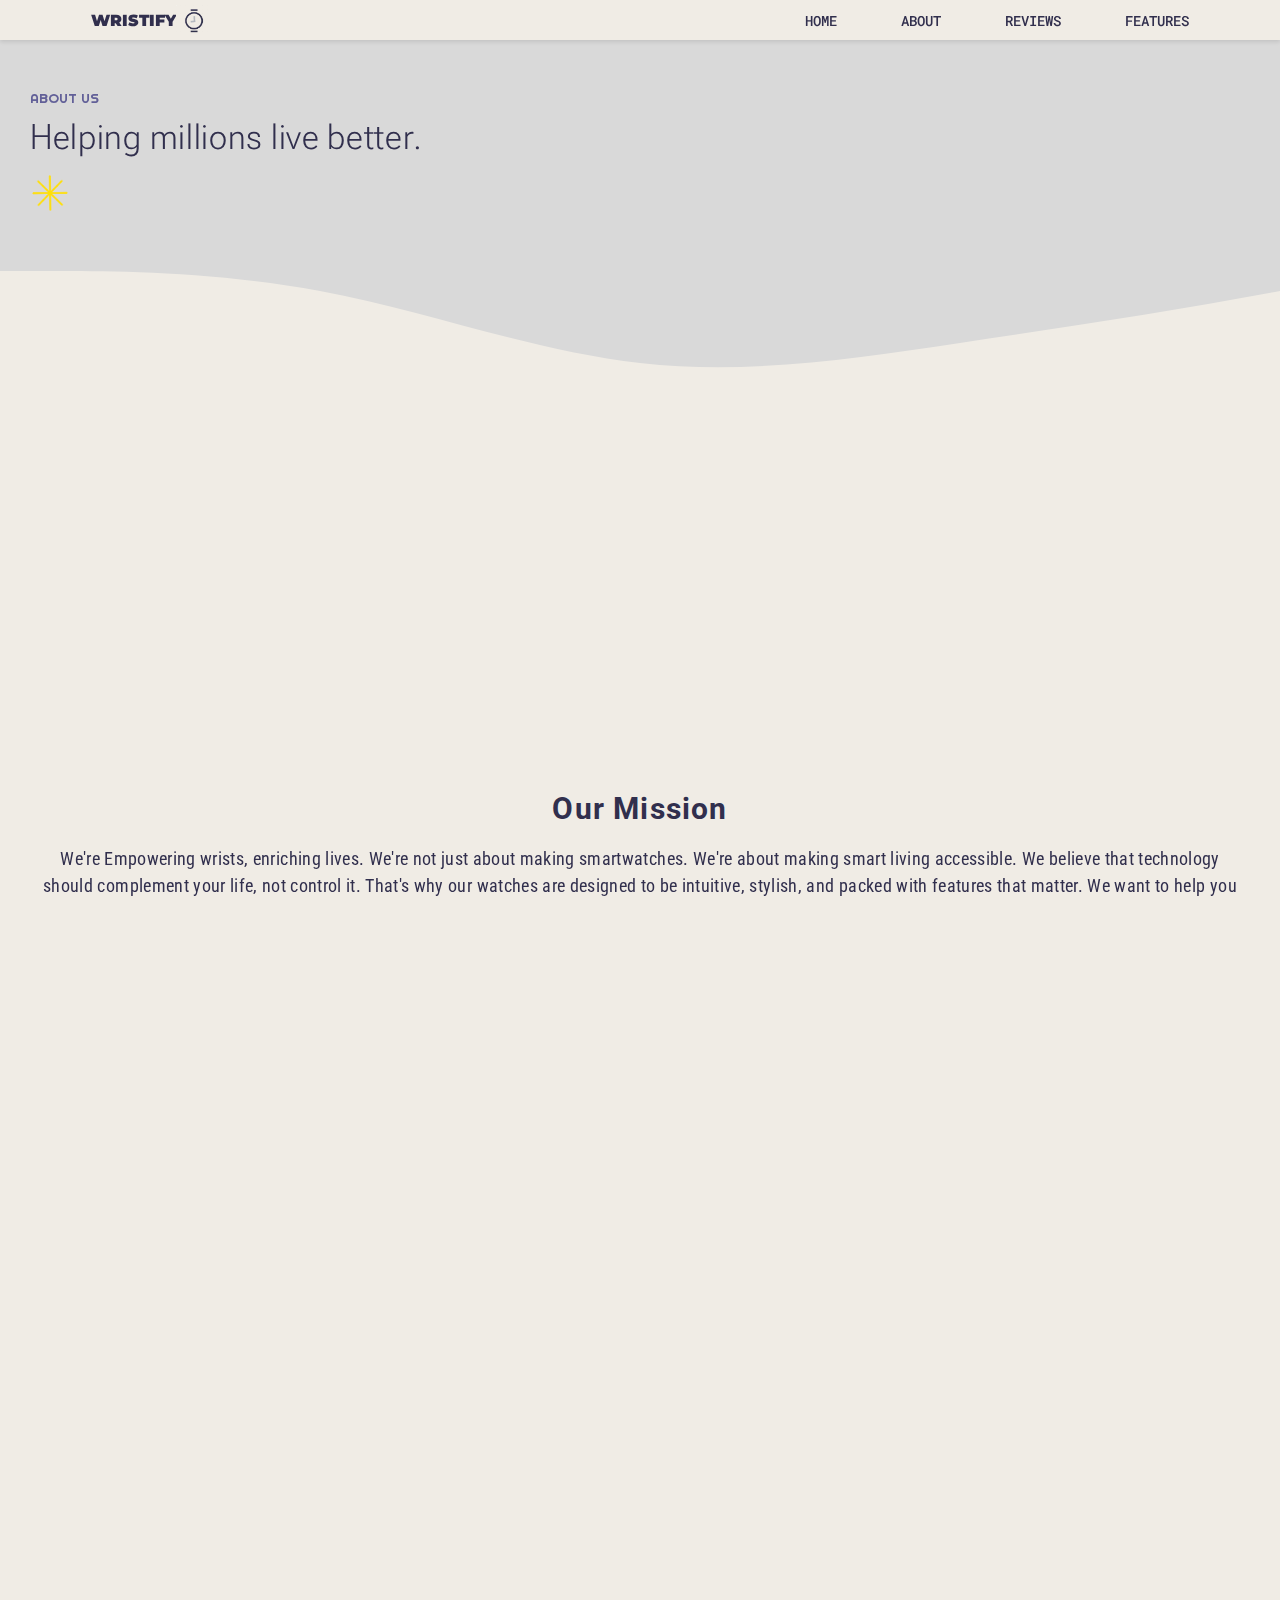
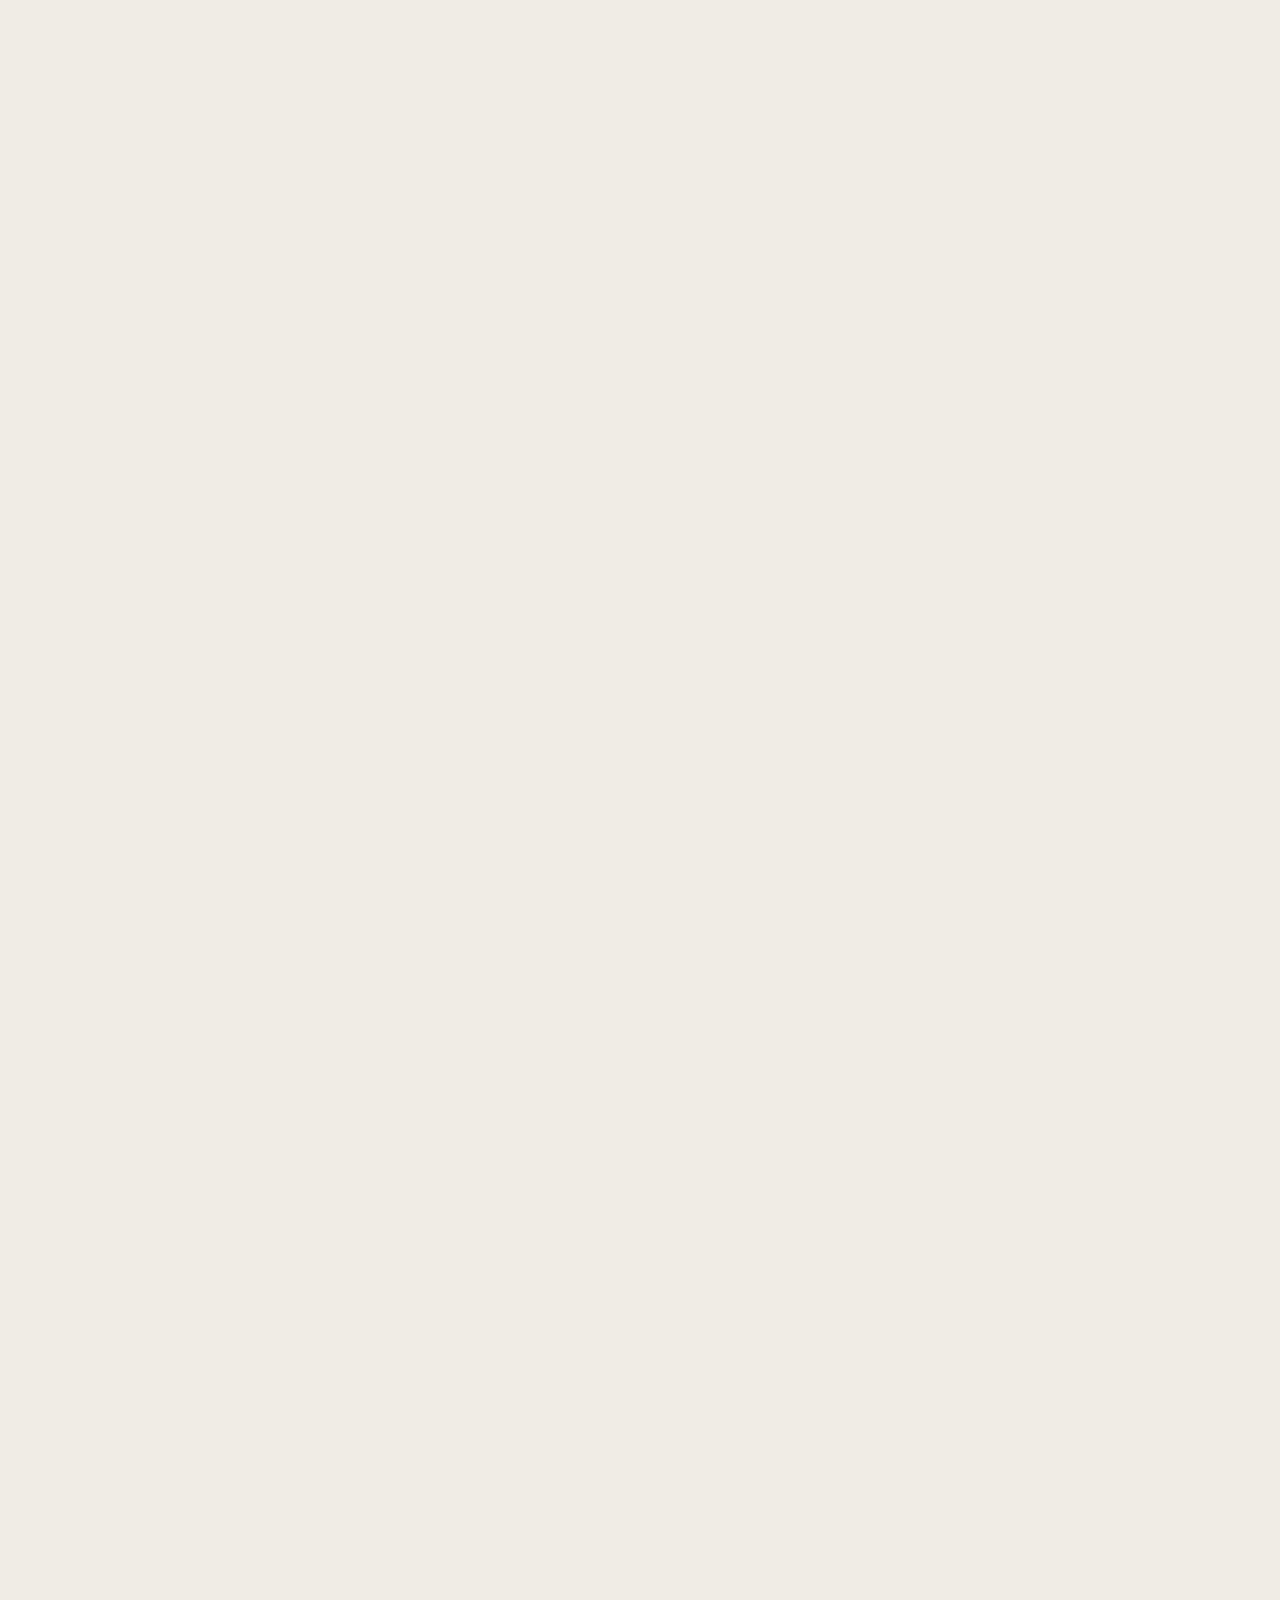
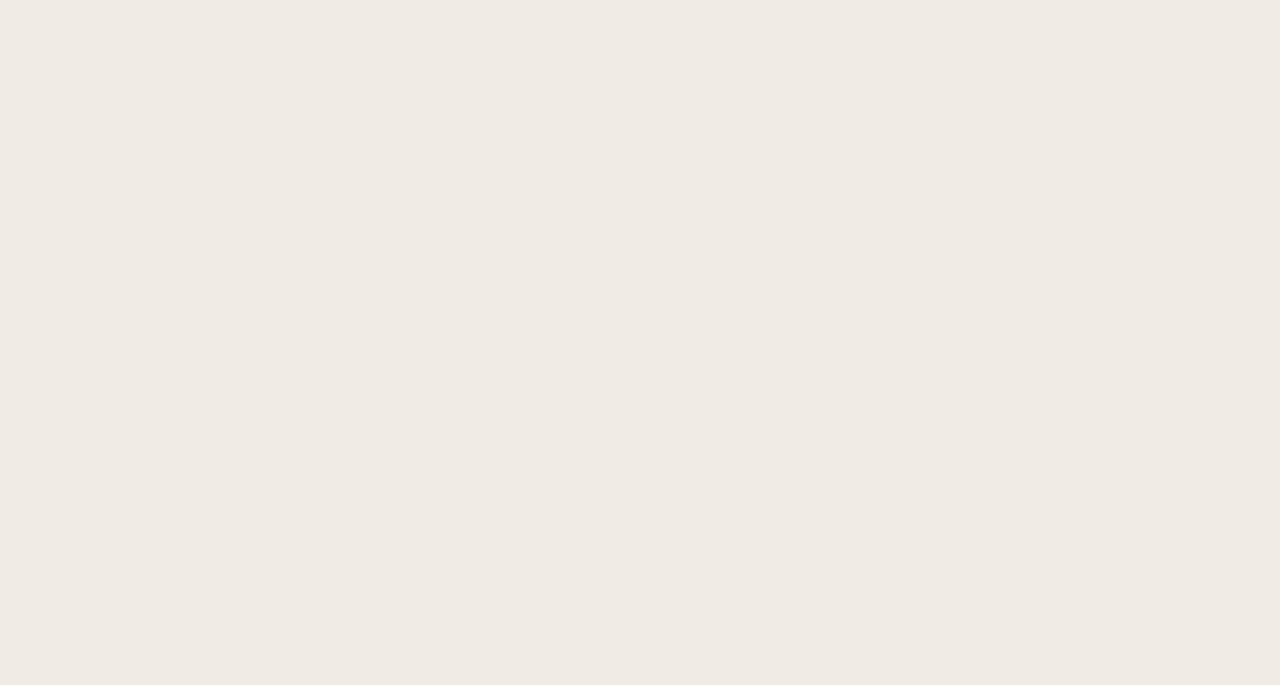
==== about.html @ a83a8cc7 "fixed about-heading animation-bug" ====
<!DOCTYPE html>
<html lang="en">
  <head>
    <meta charset="UTF-8" />
    <meta name="viewport" content="width=device-width, initial-scale=1.0" />

    <title>About-Us | Home</title>

    <!-- Favicon -->
    <link rel="shortcut icon" href="assets/Favicon.png" type="image/x-icon" />

    <!-- CSS -->
    <link rel="stylesheet" href="src/css/default.css" />
    <link rel="stylesheet" href="src/css/about.css" />

    <!-- js -->
    <script defer src="src/js/index.js"></script>
  </head>
  <body>
    <header class="header">
      <!-- navbar  -->
      <nav class="nav" id="nav">
        <!-- branding -->
        <div class="branding" id="branding">
          <h1 class="branding-h1">Wristify</h1>
          <div class="logo" id="logo">
            <img src="assets/Logo.png" alt="" class="logo-img" />
          </div>
        </div>

        <!-- hamburger -->
        <div class="hamburger" id="hamburger">
          <div class="line"></div>
          <div class="line"></div>
          <div class="line"></div>
        </div>

        <!-- navigation bar with all cta's-->
        <div class="navigation" id="navigation">
          <ul class="ul-tag">
            <li><a href="index.html" class="link">Home</a></li>
            <li><a href="about.html" class="link">About</a></li>
            <li><a href="#review-section" class="link">Reviews</a></li>
            <li><a href="#features-section" class="link">Features</a></li>
          </ul>
        </div>
      </nav>
      <!-- navbar ends -->

      <!-- top hero section of page -->
      <div class="hero-section ">
        <div class="hero-content">
          <div class="sub-heading hidden">about us</div>
          <div class="heading hidden" id="typewriter">
            Helping millions live better.
          </div>
          <div class="doodle">
            <img src="assets/yellow-star-doodle.webp" alt="" />
          </div>
        </div>
        <div class="hero-img">
          <img src="assets/about-hero-img.png" alt="" />
        </div>
        <svg
          id="wave"
          class="hero-wave"
          style="transform: rotate(0deg); transition: 0.3s"
          viewBox="0 0 1440 270"
          version="1.1"
          xmlns="http://www.w3.org/2000/svg"
        >
          <defs>
            <linearGradient id="sw-gradient-0" x1="0" x2="0" y1="1" y2="0">
              <stop stop-color="rgba(240, 236, 229, 1)" offset="0%"></stop>
              <stop stop-color="rgba(240, 236, 229, 1)" offset="100%"></stop>
            </linearGradient>
          </defs>
          <path
            style="transform: translate(0, 0px); opacity: 1"
            fill="url(#sw-gradient-0)"
            d="M0,54L60,54C120,54,240,54,360,76.5C480,99,600,144,720,157.5C840,171,960,153,1080,135C1200,117,1320,99,1440,76.5C1560,54,1680,27,1800,45C1920,63,2040,126,2160,153C2280,180,2400,171,2520,148.5C2640,126,2760,90,2880,81C3000,72,3120,90,3240,103.5C3360,117,3480,126,3600,148.5C3720,171,3840,207,3960,207C4080,207,4200,171,4320,162C4440,153,4560,171,4680,175.5C4800,180,4920,171,5040,157.5C5160,144,5280,126,5400,130.5C5520,135,5640,162,5760,148.5C5880,135,6000,81,6120,85.5C6240,90,6360,153,6480,189C6600,225,6720,234,6840,225C6960,216,7080,189,7200,157.5C7320,126,7440,90,7560,85.5C7680,81,7800,108,7920,99C8040,90,8160,45,8280,40.5C8400,36,8520,72,8580,90L8640,108L8640,270L8580,270C8520,270,8400,270,8280,270C8160,270,8040,270,7920,270C7800,270,7680,270,7560,270C7440,270,7320,270,7200,270C7080,270,6960,270,6840,270C6720,270,6600,270,6480,270C6360,270,6240,270,6120,270C6000,270,5880,270,5760,270C5640,270,5520,270,5400,270C5280,270,5160,270,5040,270C4920,270,4800,270,4680,270C4560,270,4440,270,4320,270C4200,270,4080,270,3960,270C3840,270,3720,270,3600,270C3480,270,3360,270,3240,270C3120,270,3000,270,2880,270C2760,270,2640,270,2520,270C2400,270,2280,270,2160,270C2040,270,1920,270,1800,270C1680,270,1560,270,1440,270C1320,270,1200,270,1080,270C960,270,840,270,720,270C600,270,480,270,360,270C240,270,120,270,60,270L0,270Z"
          ></path>
        </svg>
      </div>
      <!-- hero dies here -->
    </header>

    <main class="main">
      <!-- mission section of website -->
      <div class="mission-section">
        <div class="mission-img">
          <img src="assets/mission-img.png" alt="" />
        </div>
        <div class="mission-text">
          <div class="mission-heading">Our Mission</div>
          <div class="mission-dis hidden">
            We're Empowering wrists, enriching lives. We're not just about
            making smartwatches. We're about making smart living accessible. We
            believe that technology should complement your life, not control it.
            That's why our watches are designed to be intuitive, stylish, and
            packed with features that matter. We want to help you Reclaim your
            precious time and focus on what actually matters to you by saying
            goodbye to constant phone notifications which drag you to waste time
            .
          </div>
        </div>
      </div>

      <!-- arrow png -->
      <div class="purple-arrow">
        <img
          src="assets/purple-arrow.png"
          class="purple-arrow-img"
          alt="img_not_found"
        />
      </div>

      <!-- story section -->
      <div class="story-section hidden">
        <div class="story-text">
          <div class="story-heading">Our Story</div>
          <div class="story-dis">
            <p class="paragraph">
              Me and my mate were lost in woods and that's when the seed of our
              smartwatch was planted. We needed a tech companion that wasn't a
              clunky phone hog, but a sleek, intuitive extension of ourselves.
              Something that could guide us home, track our health, and keep us
              connected without weighing us down.
            </p>

            <p class="paragraph">
              Back in our city labs, fueled by espresso and adrenaline, we
              poured our frustrations and desires into creating the perfect
              smartwatch. It had to be smart enough to handle anything, from
              tracking heart rate during a mountain climb to silencing
              notifications during a board meeting. Yet, it also had to be
              stylish enough to be a statement piece, not a bulky tech brick on
              our wrists.
            </p>

            <p class="paragraph">
              Our device not just a watch but a teammate you need along your
              success journey . So go ahead, conquer that mountain, ace that
              presentation, and lose yourself in the moment. We'll be right
              here, on your wrist, every step of the way.
            </p>
          </div>
        </div>

        <div class="story-img">
          <img
            src="https://s3-alpha-sig.figma.com/img/e902/78c3/32fa75510106797d33099cc5946ea2f7?Expires=1705276800&Signature=e07JgP7hz12G9s4gCK22TmdyaSsXdtGwpidCm3npQUu~Tdl5LpQsxVsTmr0z2ul6n4jHNQPf7TMZr0JkYP-gSpmpK61iYQEBM7YKL1UYTAjYkXInAXMCuY5vGYa7Ntlr-OZPBkhocx-qLHwjiFGsJ-WUdQOSfYLJ0t2ArvL6zPM~4w~Pefb5tVZ2Gj~eTv~Tw5L8-BXznoYG1PjZRn0zUC4oM8bSZxSYxxtoba-qyN9xqcIgyHbUHmJgYWB2WqK7NHUz7Cu6FqFZenvCrlnG9pZXQhiSk-n6XCjSP8dLgENGXjr-EIRU5SSSgvbPl7e2Mzb4ecGMrYPzjJhxnkBZWA__&Key-Pair-Id=APKAQ4GOSFWCVNEHN3O4"
            alt=""
          />
        </div>
      </div>

      <!-- history section starts here -->
      <div class="history-section hidden">
        <button class="slider-btn prev-btn">&#10094;</button>
        <button class="slider-btn next-btn">&#10095;</button>
        <div class="history-heading">Our History</div>

        <div class="wrapper">
          <div class="history-slider">
            <!-- history card -->
            <div class="history-card">
              <div class="history-img">
                <img src="assets/history-img.webp" alt="img" />
              </div>
              <div class="history-text">
                <h1 class="history-h1">2010</h1>
                <p class="history-dis">
                  Wristify opens its door . Hardware stores in LA and NYC sell
                  out first smart watches .
                </p>
              </div>
            </div>
            <!-- history card -->

            <!-- history card -->
            <div class="history-card">
              <div class="history-img">
                <img src="assets/history-img.webp" alt="img" />
              </div>
              <div class="history-text">
                <h1 class="history-h1">2013</h1>
                <p class="history-dis">
                  Wristify celebrated its first 1 million smart watches being
                  sold all over the states .
                </p>
              </div>
            </div>
            <!-- history card -->

            <!-- history card -->
            <div class="history-card">
              <div class="history-img">
                <img src="assets/history-img.webp" alt="img" />
              </div>
              <div class="history-text">
                <h1 class="history-h1">2015</h1>
                <p class="history-dis">
                  Wristify opens first international franchise in London , Uk
                  and in Oslo , Norway .
                </p>
              </div>
            </div>
            <!-- history card -->

            <!-- history card -->
            <div class="history-card">
              <div class="history-img">
                <img src="assets/history-img.webp" alt="img" />
              </div>
              <div class="history-text">
                <h1 class="history-h1">2017</h1>
                <p class="history-dis">
                  Disasterous fall down of company because of stock market
                  issues, 1500 employees were fired .
                </p>
              </div>
            </div>
            <!-- history card -->

            <!-- history card -->
            <div class="history-card">
              <div class="history-img">
                <img src="assets/history-img.webp" alt="img" />
              </div>
              <div class="history-text">
                <h1 class="history-h1">2018</h1>
                <p class="history-dis">
                  Rise after fall, Company regained its lost market with
                  wonderlust comeback, 100k new customers.
                </p>
              </div>
            </div>
            <!-- history card -->

            <!-- history card -->
            <div class="history-card">
              <div class="history-img">
                <img src="assets/history-img.webp" alt="img" />
              </div>
              <div class="history-text">
                <h1 class="history-h1">2020</h1>
                <p class="history-dis">
                  Most ever online watches sold in times of Covid , Our team
                  made history by sitting at there homes .
                </p>
              </div>
            </div>
            <!-- history card -->

            <!-- history card -->
            <div class="history-card">
              <div class="history-img">
                <img src="assets/history-img.webp" alt="img" />
              </div>
              <div class="history-text">
                <h1 class="history-h1">2023</h1>
                <p class="history-dis">
                  Record breaking sell, sold most smartwatches ever in this year
                  competing with the apple .
                </p>
              </div>
            </div>
            <!-- history card -->
          </div>
        </div>
      </div>
      <!-- history section ends here -->

      <!-- community section starts here -->
      <div class="community-section hidden">
        
        <div class="community-text">
          <h1 class="community-h1">Our Community</h1>
          <p class="community-dis">
            We're not just selling smartwatches, we're building a community of
            explorers, achievers, and mindful citizens. Forget trends and fads.
            This isn't about the latest tech specs or flashing faces. This is
            about unlocking your potential.
          </p>
        </div>
        
          <div class="stats">
            <div class="stat">
              <span class="highlighted-stat">5000+</span> Customers
            </div>
            <div class="stat">
              <span class="highlighted-stat">1500+</span> reviews
            </div>
            <div class="stat">
              <span class="highlighted-stat">25+</span> countries
            </div>
            <div class="stat">
              <span class="highlighted-stat">7300+</span> Employees
            </div>
            <div class="stat">
              <span class="highlighted-stat">14+</span> years
            </div>
          </div>
          <button class="review-btn hidden">
            <a href="#" class="review-btn-a">Reviews</a>
          </button>          
        </div>
      <!-- community section ends here -->
    <svg id="wave" style="transform:rotate(180deg); transition: 0.3s; margin-top:-3px; width:100vw;" viewBox="0 0 1440 270" version="1.1" xmlns="http://www.w3.org/2000/svg"><defs><linearGradient id="sw-gradient-0" x1="0" x2="0" y1="1" y2="0"><stop stop-color="rgba(49, 47, 77, 1)" offset="0%"></stop><stop stop-color="rgba(49, 47, 77, 1)" offset="100%"></stop></linearGradient></defs><path style="transform:translate(0, 0px); opacity:1" fill="#d9d9d9" d="M0,54L60,76.5C120,99,240,144,360,162C480,180,600,171,720,162C840,153,960,144,1080,126C1200,108,1320,81,1440,90C1560,99,1680,144,1800,144C1920,144,2040,99,2160,108C2280,117,2400,180,2520,211.5C2640,243,2760,243,2880,238.5C3000,234,3120,225,3240,225C3360,225,3480,234,3600,207C3720,180,3840,117,3960,103.5C4080,90,4200,126,4320,157.5C4440,189,4560,216,4680,220.5C4800,225,4920,207,5040,171C5160,135,5280,81,5400,67.5C5520,54,5640,81,5760,108C5880,135,6000,162,6120,171C6240,180,6360,171,6480,175.5C6600,180,6720,198,6840,207C6960,216,7080,216,7200,198C7320,180,7440,144,7560,144C7680,144,7800,180,7920,162C8040,144,8160,72,8280,54C8400,36,8520,72,8580,90L8640,108L8640,270L8580,270C8520,270,8400,270,8280,270C8160,270,8040,270,7920,270C7800,270,7680,270,7560,270C7440,270,7320,270,7200,270C7080,270,6960,270,6840,270C6720,270,6600,270,6480,270C6360,270,6240,270,6120,270C6000,270,5880,270,5760,270C5640,270,5520,270,5400,270C5280,270,5160,270,5040,270C4920,270,4800,270,4680,270C4560,270,4440,270,4320,270C4200,270,4080,270,3960,270C3840,270,3720,270,3600,270C3480,270,3360,270,3240,270C3120,270,3000,270,2880,270C2760,270,2640,270,2520,270C2400,270,2280,270,2160,270C2040,270,1920,270,1800,270C1680,270,1560,270,1440,270C1320,270,1200,270,1080,270C960,270,840,270,720,270C600,270,480,270,360,270C240,270,120,270,60,270L0,270Z"></path></svg>

    <!-- quote -->
    <div class="quote-section hidden">
        <div class="quote">
            <span class="double-quote">" </span>Forget finish lines. Savor the journey, for that's where success resides.<span class="double-quote"> "</span>
            <div class="grey-blob">
                <img src="https://s3-alpha-sig.figma.com/img/ccc7/7f66/2c279b5a1e5fab966093c781ecf17b8f?Expires=1705276800&Signature=[base64]&Key-Pair-Id=APKAQ4GOSFWCVNEHN3O4" alt="">
            </div>
        </div>

        <div class="details hidden">
            <h1 class="name"><a href="https://www.instagram.com/adeen.developer">adeen khoso</a></h1>
            <p class="profession">web dev</p>
        </div>
    </div>
    </main>

    <!-- footer starts here -->
    <footer class="footer" id="footer">
        <h1 class="footer-heading">stay active</h1>
  
        <div class="footer-social-links">
          <a href="https://www.instagram.com/adeen.developer" class="social-link"
            ><img src="assets/instagram.png" alt="" class="social-img"
          /></a>
          <a href="" class="social-link"
            ><img src="assets/youtube.png" alt="" class="social-img"
          /></a>
          <a href="" class="social-link"
            ><img src="assets/twitter.png" alt="" class="social-img"
          /></a>
          <a href="" class="social-link"
            ><img src="assets/facebook.png" alt="" class="social-img"
          /></a>
        </div>
  
        <div class="loader"></div>
  
        <div class="page-links">
          <a href="index.html" class="page-link">home</a>
          <a href="#review-section" class="page-link">review</a>
          <a href="#" class="page-link">shop now</a>
          <a href="about.html" class="page-link">about us</a>
        </div>
  
        <div class="footer-essentials">
          <p class="essential">privacy policy</p>
          <p class="essential">terms of use</p>
          <p class="essential">service availability</p>
        </div>
  
        <div class="copyright">
          <p class="copyright-text">© Created by <span class="highlighted-name"><a href="https://www.instagram.com/adeen.developer">Adeen_Khoso</a></span></p>
        </div>
      </footer>

  </body>
</html>
---- src/css/default.css ----
@import url("https://fonts.googleapis.com/css2?family=Montserrat&family=Righteous&family=Roboto&family=Roboto+Condensed&family=Roboto+Mono&display=swap");
* {
  box-sizing: border-box;
  width: fit-content;
  height: fit-content;
  background-color: transparent;
  color: #161A30;
  font-size: 1rem;
  font-family: "Roboto", sans-serif;
  font-weight: 300;
  text-align: center;
  text-decoration: none;
  padding: 0px;
  border: none;
  outline: none;
  margin: 0px;
  overflow: hidden;
  scroll-behavior: smooth;
}

ol,
ul,
dl {
  list-style-type: none;
}

img,
svg {
  display: block;
  max-width: 100%;
  height: auto;
  object-fit: cover;
  object-position: center;
}

::-webkit-scrollbar,
::-moz-scrollbar {
  width: 0.1rem;
}

::-webkit-scrollbar-track,
::-moz-scrollbar-track {
  background: #161A30;
}

::-webkit-scrollbar-thumb,
::-moz-scrollbar-thumb {
  background: #1e2341;
}

::-webkit-scrollbar-thumb:hover,
::-moz-scrollbar-thumb:hover {
  background: #0e111f;
}

/*# sourceMappingURL=default.css.map */
---- src/css/about.css ----
@import url("https://fonts.googleapis.com/css2?family=Montserrat:wght@700&family=Righteous&family=Roboto:wght@900&family=Roboto+Condensed:wght@500&family=Roboto+Flex:wght@700&family=Roboto+Mono&family=Swanky+and+Moo+Moo&display=swap");
@import url("https://fonts.googleapis.com/css2?family=Montserrat:wght@700&family=Righteous&family=Roboto:wght@900&family=Roboto+Condensed:wght@500&family=Roboto+Flex:wght@700&family=Roboto+Mono&family=Swanky+and+Moo+Moo&display=swap");
* {
  box-sizing: border-box;
  width: fit-content;
  height: fit-content;
  background-color: transparent;
  color: #312F4D;
  font-size: 1rem;
  font-family: "Roboto", sans-serif;
  font-weight: 300;
  text-align: center;
  text-decoration: none;
  padding: 0px;
  border: none;
  outline: none;
  margin: 0px;
  overflow: hidden;
  scroll-behavior: smooth;
}

ol,
ul,
dl {
  list-style-type: none;
}

img,
svg {
  display: block;
  max-width: 100%;
  height: auto;
  object-fit: cover;
  object-position: center;
}

::-webkit-scrollbar,
::-moz-scrollbar {
  width: 0.1rem;
}

::-webkit-scrollbar-track,
::-moz-scrollbar-track {
  background: #312F4D;
}

::-webkit-scrollbar-thumb,
::-moz-scrollbar-thumb {
  background: #3b395d;
}

::-webkit-scrollbar-thumb:hover,
::-moz-scrollbar-thumb:hover {
  background: #27253d;
}

@media screen and (min-width: 1024px) {
  ::-webkit-scrollbar {
    width: 7px;
  }
  ::-webkit-scrollbar-thumb {
    background-color: #7b78c6;
    border-radius: 12px;
    height: 2px;
  }
  ::-webkit-scrollbar-track {
    height: 3px;
    background-color: rgba(49, 47, 77, 0.7921568627);
  }
}
.hidden {
  opacity: 0;
  transition: opacity 0.8s ease-in;
  filter: blur(5px);
}

.animate {
  opacity: 1;
  filter: blur(0);
}

body {
  width: 100vw;
  height: 100dvh;
  background-color: #F0ECE5;
  overflow-x: hidden;
  overflow-y: auto;
}
body .header .nav {
  display: grid;
  position: fixed;
  top: 0;
  z-index: 1000;
  grid-template-columns: 1fr auto 1fr;
  align-items: center;
  width: 100%;
  z-index: 1000;
  gap: 6em;
  padding: 0.5rem 1rem;
  background-color: #F0ECE5;
  box-shadow: 0px 2px 4px rgba(0, 0, 0, 0.1);
  height: 40px;
}
body .header .nav .branding {
  grid-column: 1;
  display: flex;
  align-items: center;
  z-index: 1000;
}
body .header .nav .branding .branding-h1 {
  font-family: "Montserrat", sans-serif;
  font-style: normal;
  font-weight: 900;
  font-size: 16px;
  color: #312F4D;
  text-transform: uppercase;
  transition: color 0.8s ease-in-out;
}
body .header .nav .branding .logo {
  width: 35px;
  transition: 0.4s ease-in-out;
}
body .header .nav .branding.active .branding-h1 {
  color: #626098 !important;
}
body .header .nav .branding.active .logo {
  opacity: 0;
}
body .header .nav .hamburger {
  width: 30px;
  margin-left: auto;
  grid-column: 3;
  display: block;
  cursor: pointer;
  z-index: 1000;
  transition: 0.5s ease;
}
body .header .nav .hamburger .line {
  width: 100%;
  height: 2px;
  margin: 3.6px 0px;
  background-color: #626098;
  transition: transform 0.5s ease, opacity 0.5s ease;
  border-radius: 50px;
}
body .header .nav .hamburger.active .line:nth-child(1) {
  transform: translateY(50%) rotate(-45deg) scaleX(1.1);
  width: 40px;
  height: 2.5px;
  border-radius: 180px;
}
body .header .nav .hamburger.active .line:nth-child(2) {
  transform: scaleX(0);
}
body .header .nav .hamburger.active .line:nth-child(3) {
  width: 40px;
  height: 2.5px;
  border-radius: 180px;
  transform: translateY(-50%) rotate(45deg) scaleX(1.1);
}
body .header .nav .navigation {
  display: flex;
  position: fixed;
  top: 0;
  height: 0px;
  top: 0px;
  left: 0;
  right: 0;
  width: 100vw;
  z-index: 1100;
  background-color: #312F4D;
  transition: height 0.4s ease-in-out;
  border-bottom-left-radius: 25px;
  border-bottom-right-radius: 25px;
}
body .header .nav .navigation .ul-tag {
  display: flex;
  gap: 2em;
  align-items: center;
  display: flex;
  flex-direction: column;
  width: fit-content;
  margin: 80px auto 0 auto;
  text-align: center;
  transition: 0.9s;
  opacity: 0;
}
body .header .nav .navigation .ul-tag li {
  display: inline-block;
  margin-bottom: -5px;
  transition: 0.9s;
  text-align: center;
  padding: 5px 15px;
  border-bottom: 2px solid #626098;
  border-radius: 8px;
  transition: border 0.1s ease-in-out;
}
body .header .nav .navigation .ul-tag li:last-child {
  margin-bottom: 10px;
}
body .header .nav .navigation .ul-tag li:hover {
  border: 2px solid #626098;
  border-radius: 20px;
}
body .header .nav .navigation .link {
  transition: 1s ease-in-out;
  color: #F0ECE5;
  font-family: "Roboto Mono", monospace;
  font-size: 0.9rem;
  text-transform: uppercase;
}
body .header .nav .navigation.active {
  height: 380px;
  z-index: 900;
}
body .header .nav .navigation.active .ul-tag {
  opacity: 1;
}
@media screen and (min-width: 1024px) {
  body .header .nav {
    display: flex;
    flex-direction: row;
    justify-content: space-between;
    align-items: center;
    border-radius: 0;
    gap: 0;
    width: 100vw;
  }
  body .header .nav .branding {
    display: flex;
    margin-left: 75px;
    width: 170px;
  }
  body .header .nav .hamburger {
    display: none;
  }
  body .header .nav .navigation {
    margin-right: 75px;
    display: flex;
    justify-content: center;
    align-items: center;
    position: relative;
    height: auto;
    background-color: transparent;
    border-radius: 0;
  }
  body .header .nav .navigation .ul-tag {
    display: flex;
    justify-content: end;
    gap: 4em;
    align-items: center;
    flex-direction: row;
    width: 100%;
    margin: 0;
    text-align: center;
    opacity: 1;
  }
  body .header .nav .navigation .ul-tag li {
    margin-bottom: 0;
    text-align: center;
    border-bottom: none;
    border-radius: 0;
    padding: 0px;
    border: none;
  }
  body .header .nav .navigation .ul-tag li:last-child {
    margin-bottom: 0px;
  }
  body .header .nav .navigation .ul-tag li:hover {
    border: none;
    border-bottom: 2px solid #626098;
    border-radius: 0;
  }
  body .header .nav .navigation .ul-tag .link {
    color: #312F4D;
    font-size: 14px;
    font-weight: 500;
  }
}
body .header .hero-section {
  display: flex;
  flex-direction: column;
  padding-top: 20px;
  overflow: hidden;
  background-color: #d9d9d9;
  width: 100vw;
  margin-top: 30px;
}
body .header .hero-section .hero-content {
  display: flex;
  flex-direction: column;
  padding: 40px;
  padding-left: 30px;
  padding-bottom: 5px;
  padding-right: 20px;
  text-align: left;
}
body .header .hero-section .hero-content .sub-heading {
  font-size: 13px;
  color: #626098;
  font-family: "Righteous", sans-serif;
  text-transform: uppercase;
  padding-bottom: 10px;
}
body .header .hero-section .hero-content .heading {
  text-align: left;
  color: #312F4D;
  font-family: "Roboto Flex", sans-serif;
  letter-spacing: 0.7px;
  font-size: 35px;
}
body .header .hero-section .hero-content .doodle {
  width: 50px;
  margin-top: 10px;
  margin-left: -5px;
  filter: saturate(120%);
}
body .header .hero-section .hero-img {
  display: none;
}
body .header .hero-section .hero-wave {
  margin-bottom: -3px;
  z-index: 900;
  width: 100vw;
}
body .main .mission-section {
  margin-top: 50px;
  margin-bottom: 35px;
  display: flex;
  flex-direction: column;
  justify-content: center;
  align-items: center;
  width: 100vw;
  height: fit-content;
}
body .main .mission-section .mission-img {
  width: 260px;
  transform: scale(0);
  animation: scaleIn 1.45s ease-in-out forwards;
}
@keyframes scaleIn {
  from {
    transform: scale(0.5);
  }
  to {
    transform: scale(1);
  }
}
body .main .mission-section .mission-text {
  display: flex;
  flex-direction: column;
  justify-content: center;
  align-items: center;
  padding: 35px;
}
body .main .mission-section .mission-text .mission-heading {
  font-size: 30px;
  font-family: "Roboto", sans-serif;
  font-weight: 700;
  text-align: center;
  letter-spacing: 1.2px;
  color: #312F4D;
}
body .main .mission-section .mission-text .mission-dis {
  margin-top: 20px;
  color: #312F4D;
  font-family: "Roboto Condensed", sans-serif;
  font-size: 17.5px;
  font-weight: 400;
  line-height: 155%;
  text-align: center;
  letter-spacing: 0.34px;
}
body .main .purple-arrow {
  display: flex;
  justify-content: center;
  align-items: center;
  text-align: center;
  width: 100vw;
}
body .main .purple-arrow .purple-arrow-img {
  transform: rotate(90deg);
  width: 100px;
}
body .main .story-section {
  display: flex;
  flex-direction: column;
  align-items: center;
  justify-content: center;
  text-align: center;
  width: 100vw;
  height: fit-content;
}
body .main .story-section .story-text {
  display: flex;
  flex-direction: column;
  align-items: center;
  text-align: center;
  padding: 35px;
}
body .main .story-section .story-text .story-heading {
  font-size: 30px;
  font-family: "Roboto", sans-serif;
  font-weight: 700;
  text-align: center;
  letter-spacing: 1.2px;
  color: #312F4D;
}
body .main .story-section .story-text .story-dis {
  color: #312f4d;
  font-family: "Roboto Condensed", sans-serif;
  font-size: 16px;
  font-style: normal;
  font-weight: 400;
  line-height: 166%;
  letter-spacing: 0.32px;
}
body .main .story-section .story-text .story-dis .paragraph {
  text-align: center;
  margin-top: 25px;
}
body .main .story-section .story-img {
  padding: 10px;
  width: 300px;
}
body .main .history-section {
  display: flex;
  flex-direction: column;
  justify-content: center;
  align-items: center;
  text-align: center;
  padding: 15px;
  height: 60vh;
  margin-top: 50px;
  width: 100vw;
  padding: 20px;
  padding-left: 30px;
  padding-right: 30px;
  position: relative;
}
body .main .history-section .slider-btn {
  position: absolute;
  top: 50%;
  transform: translateY(-50%);
  font-size: 20px;
  cursor: pointer;
  border: none;
  background: none;
  color: #312F4D;
}
body .main .history-section .prev-btn {
  left: 10px;
}
body .main .history-section .next-btn {
  right: 10px;
}
body .main .history-section .history-heading {
  padding-bottom: 20px;
  font-size: 30px;
  font-family: "Roboto", sans-serif;
  font-weight: 700;
  text-align: center;
  letter-spacing: 1.2px;
  color: #312F4D;
}
body .main .history-section .wrapper {
  position: relative;
  width: 100%;
  overflow-x: auto;
}
body .main .history-section .history-slider {
  position: relative;
  overflow-y: auto;
  display: flex;
  align-items: center;
  justify-content: center;
  scroll-snap-type: x mandatory;
  overflow-x: auto;
  scroll-behavior: auto;
  overscroll-behavior-x: contain;
}
body .main .history-section .history-slider .history-card {
  flex-shrink: 0;
  scroll-snap-align: start;
  display: flex;
  flex-direction: column;
  justify-content: center;
  align-items: center;
  text-align: left;
  background-color: #F0ECE5;
  width: 250px;
  height: 206px;
  padding: 15px;
  padding-top: 20px;
  padding-bottom: 20px;
  border: none;
  border-radius: 32px;
  margin: 20px;
  margin-right: 20px;
}
body .main .history-section .history-slider .history-card .history-img {
  width: 230px;
}
body .main .history-section .history-slider .history-card .history-text {
  display: flex;
  flex-direction: column;
  justify-content: center;
  align-items: flex-start;
  text-align: left;
  margin-top: 5px;
}
body .main .history-section .history-slider .history-card .history-text .history-h1 {
  padding: 5px;
  padding-top: 6px;
  padding-bottom: 10px;
  padding-left: 0px;
  padding-bottom: 10px;
  font-size: 18px;
  color: #312F4D;
  font-family: "Roboto Condensed", sans-serif;
  font-weight: 700;
  text-align: left;
}
body .main .history-section .history-slider .history-card .history-text .history-dis {
  font-size: 16px;
  color: #312F4D;
  font-family: "Roboto Condensed", sans-serif;
  font-weight: 400;
  text-align: left;
  line-height: 150%;
}
body .main .community-section {
  display: flex;
  flex-direction: column;
  justify-content: center;
  align-items: center;
  background-color: #d9d9d9;
  width: 100vw;
  height: 70vh;
  padding: 20px;
  padding-bottom: 25px;
}
body .main .community-section .community-text {
  display: flex;
  flex-direction: column;
  justify-content: center;
  align-items: center;
  text-align: center;
}
body .main .community-section .community-text .community-h1 {
  font-size: 30px;
  font-family: "Roboto", sans-serif;
  font-weight: 700;
  text-align: center;
  letter-spacing: 1px;
  color: #312F4D;
  margin: 5px;
  margin-top: 20px;
}
body .main .community-section .community-text .community-dis {
  font-size: 18.5px;
  color: #312F4D;
  font-family: "Roboto Condensed", sans-serif;
  font-weight: 400;
  text-align: center;
  line-height: 150%;
  margin-top: 20px;
  margin-bottom: 15px;
  padding-left: 10px;
  padding-right: 10px;
}
body .main .community-section .stats {
  display: flex;
  flex-direction: row;
  justify-content: center;
  align-items: center;
  text-align: center;
  padding: 20px;
  width: 100vw;
  flex-wrap: wrap;
}
body .main .community-section .stats .stat,
body .main .community-section .stats .highlighted-stat {
  width: 70px;
  margin: 10px;
  text-align: center;
  text-transform: uppercase;
  font-family: "Roboto Condensed", sans-serif;
  font-weight: 500;
  color: #312F4D;
  font-size: 14px;
}
body .main .community-section .stats .highlighted-stat {
  color: #626098;
  font-weight: 600;
  font-size: 18px;
}
body .main .community-section .review-btn {
  background: #312F4D;
  padding: 0.35em;
  padding-left: 1.2em;
  border-radius: 0.9em;
  border: none;
  letter-spacing: 0.05em;
  display: flex;
  align-items: center;
  overflow: hidden;
  position: relative;
  height: 1.8em;
  padding-right: 1.2em;
  cursor: pointer;
  margin-top: 20px;
  transition: all 0.5s ease-in-out;
}
body .main .community-section .review-btn .review-btn-a {
  color: #F0ECE5;
  margin-top: -3px;
  font-family: "Roboto Mono", monospace;
  text-transform: uppercase;
  font-size: 13px;
  font-weight: 700;
}
body .main .community-section .review-btn:hover {
  scale: 1.3;
}
body .main .quote-section {
  display: flex;
  position: relative;
  align-items: center;
  justify-content: center;
  flex-direction: column;
  text-align: center;
  width: 100vw;
  height: 40vh;
  padding: 25px;
}
body .main .quote-section .quote {
  width: 330px;
  color: #312f4d;
  font-family: "Swanky and Moo Moo", cursive;
  font-size: 19px;
  font-style: normal;
  font-weight: 500;
  line-height: 150%;
  z-index: 100;
  margin: 20px;
  margin-top: 30px;
}
body .main .quote-section .quote .grey-blob {
  z-index: -100;
  position: absolute;
  top: 20%;
  right: 25%;
  width: 170px;
  opacity: 45%;
}
body .main .quote-section .quote .double-quote {
  font-size: 35px;
  color: #626098;
  font-style: "Swanky and Moo Moo", cursive;
}
body .main .quote-section .details {
  z-index: 100;
  margin-top: 30px;
  display: flex;
  flex-direction: column;
  text-align: center;
  justify-content: center;
  align-items: center;
}
body .main .quote-section .details .name,
body .main .quote-section .details a {
  font-family: "Roboto Flex", sans-serif;
  color: #312F4D;
  font-size: 13px;
  text-align: center;
  text-transform: uppercase;
}
body .main .quote-section .details .profession {
  font-family: "Roboto Condensed", sans-serif;
  text-transform: uppercase;
  color: #626098;
  font-size: 11px;
}
body .footer {
  display: flex;
  flex-direction: column;
  justify-content: center;
  align-items: center;
  text-align: center;
  padding: 15px;
  height: 50vh;
  width: 100vw;
  background-color: #312F4D;
}
body .footer .footer-heading {
  color: rgba(98, 96, 152, 0.89);
  font-family: "Righteous", sans-serif;
  font-size: 34px;
  font-style: normal;
  font-weight: 800;
  text-transform: uppercase;
  line-height: normal;
  padding: 15px;
  letter-spacing: 2px;
}
body .footer .footer-social-links {
  display: flex;
  flex-direction: row;
  justify-content: center;
  align-items: center;
  margin-bottom: 15px;
}
body .footer .footer-social-links .social-link {
  width: 27px;
  margin: 6px;
  border-radius: 180px;
}
body .footer .loader {
  display: block;
  --height-of-loader: 2px;
  width: 85%;
  height: var(--height-of-loader);
  border-radius: 30px;
  background-color: #626098;
  position: relative;
}
body .footer .page-links {
  display: flex;
  flex-direction: row;
  text-transform: uppercase;
  gap: 15px;
}
body .footer .page-links .page-link {
  font-family: "Roboto Condensed", sans-serif;
  font-size: 15.5px;
  font-weight: 500;
  color: #F0ECE5;
  margin: 5px;
}
body .footer .footer-essentials {
  margin-top: auto;
  display: flex;
  flex-direction: column;
  align-items: center;
  justify-content: center;
  text-align: center;
}
body .footer .footer-essentials .essential {
  color: rgba(255, 255, 255, 0.67);
  font-size: 14.5px;
  font-weight: 500;
  padding: 10px;
  padding-bottom: 6px;
  font-family: "Roboto Condensed", sans-serif;
  text-transform: uppercase;
}
body .footer .copyright {
  margin-top: auto;
}
body .footer .copyright .copyright-text, body .footer .copyright .highlighted-name,
body .footer .copyright a {
  color: rgba(255, 255, 255, 0.63);
  font-family: "Roboto Condensed", sans-serif;
  font-size: 12px;
  font-weight: 400;
}
@media screen and (min-width: 1024px) and (max-width: 1439px) {
  body .footer {
    height: 65vh;
  }
  body .footer .page-links {
    gap: 40px;
    margin-bottom: 30px;
  }
  body .footer .page-links .page-link {
    transition: all 0.2s ease-in-out;
  }
  body .footer .page-links .page-link:hover {
    color: rgb(164, 148, 221);
    scale: 1.2;
  }
  body .footer .footer-essentials {
    margin-bottom: 30px;
  }
}
@media screen and (min-width: 1440px) {
  body .footer {
    height: 50vh;
  }
  body .footer .page-links {
    gap: 40px;
  }
  body .footer .page-links .page-link {
    transition: all 0.2s ease-in-out;
  }
  body .footer .page-links .page-link:hover {
    color: rgb(164, 148, 221);
    scale: 1.2;
  }
}

/*# sourceMappingURL=about.css.map */
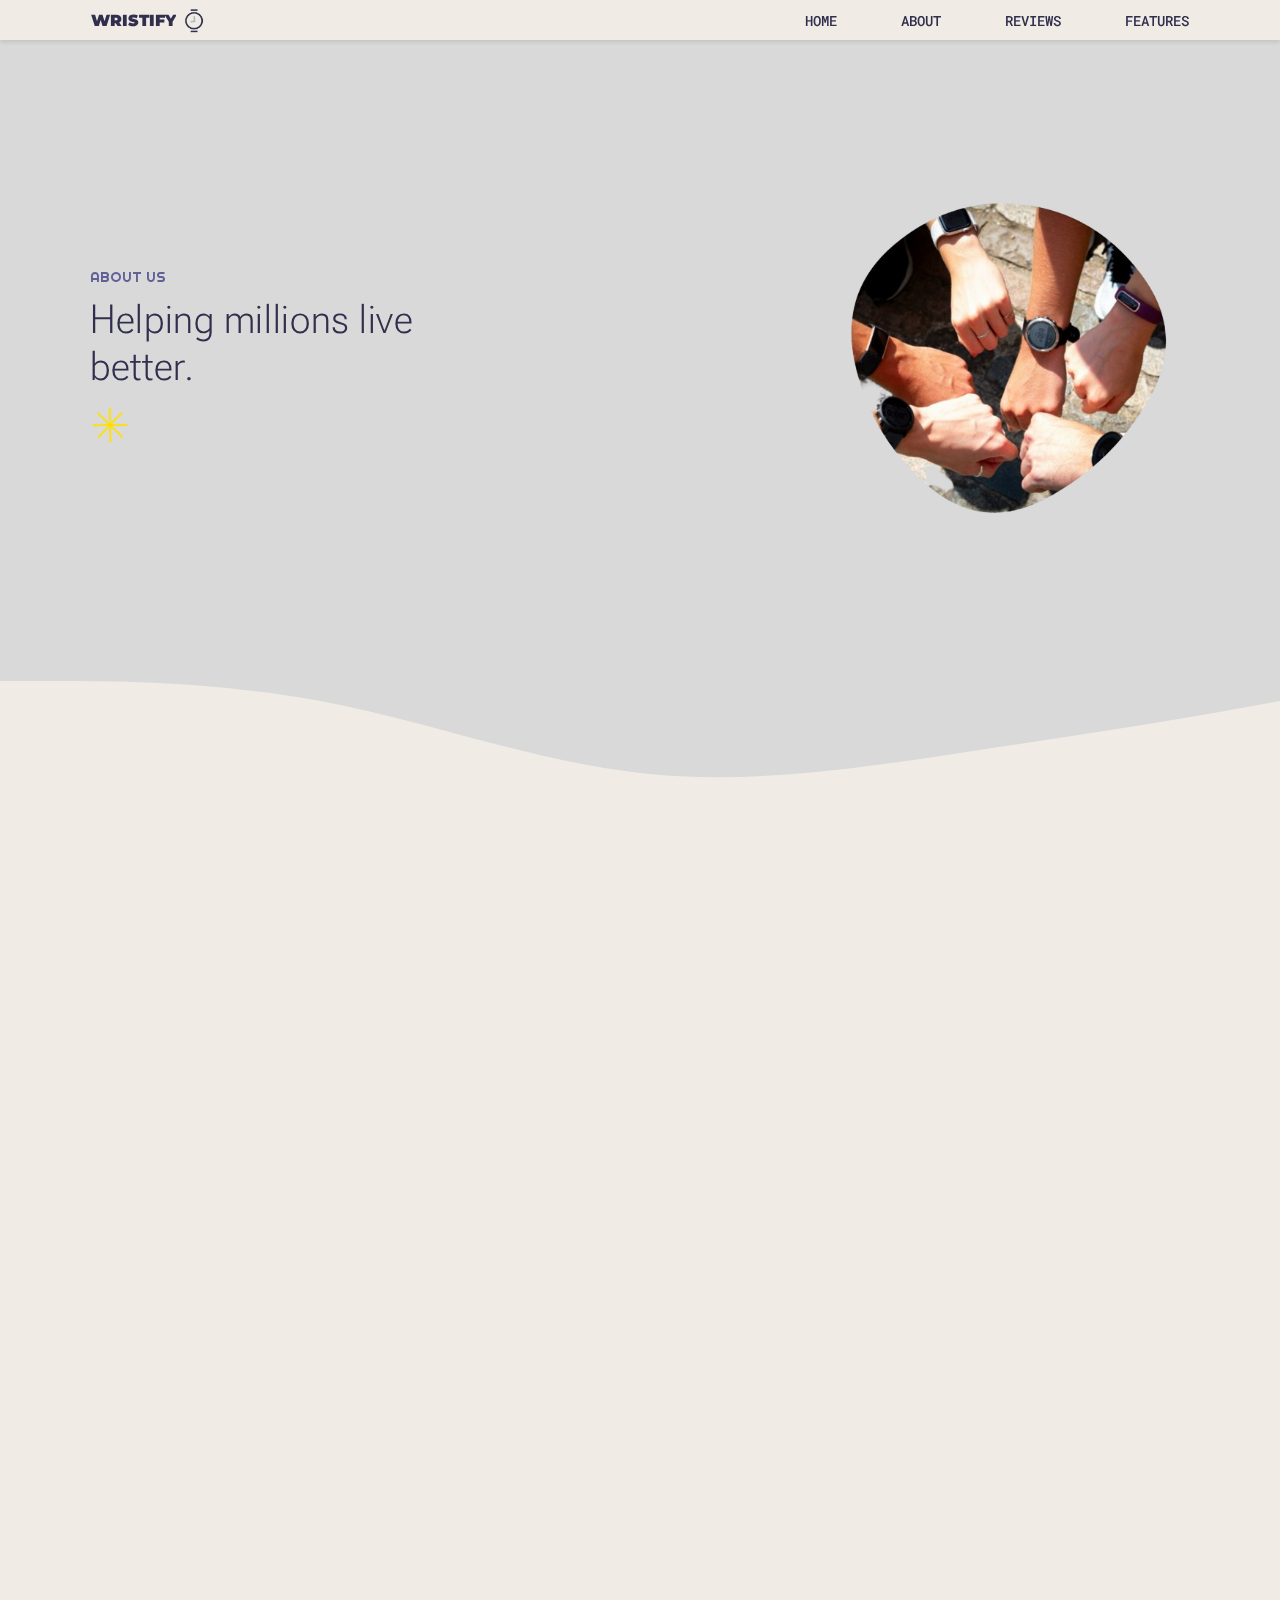
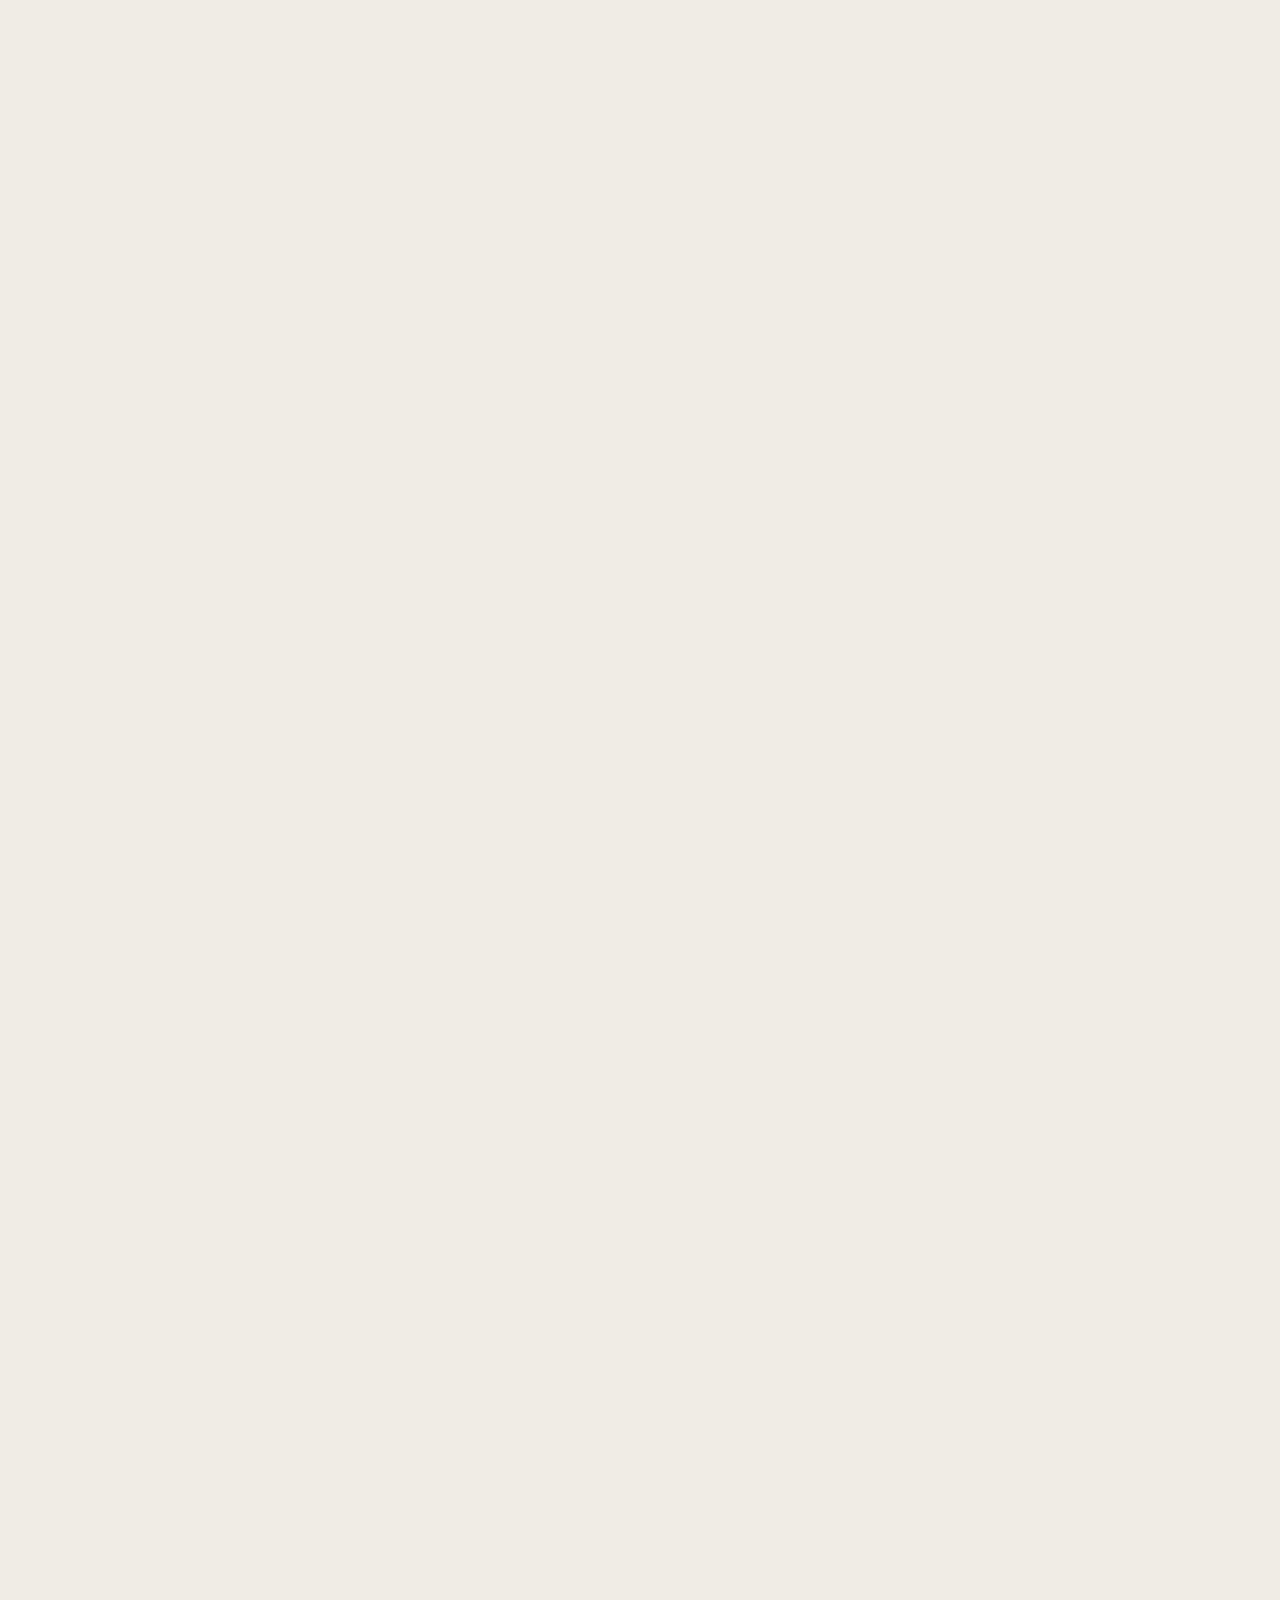
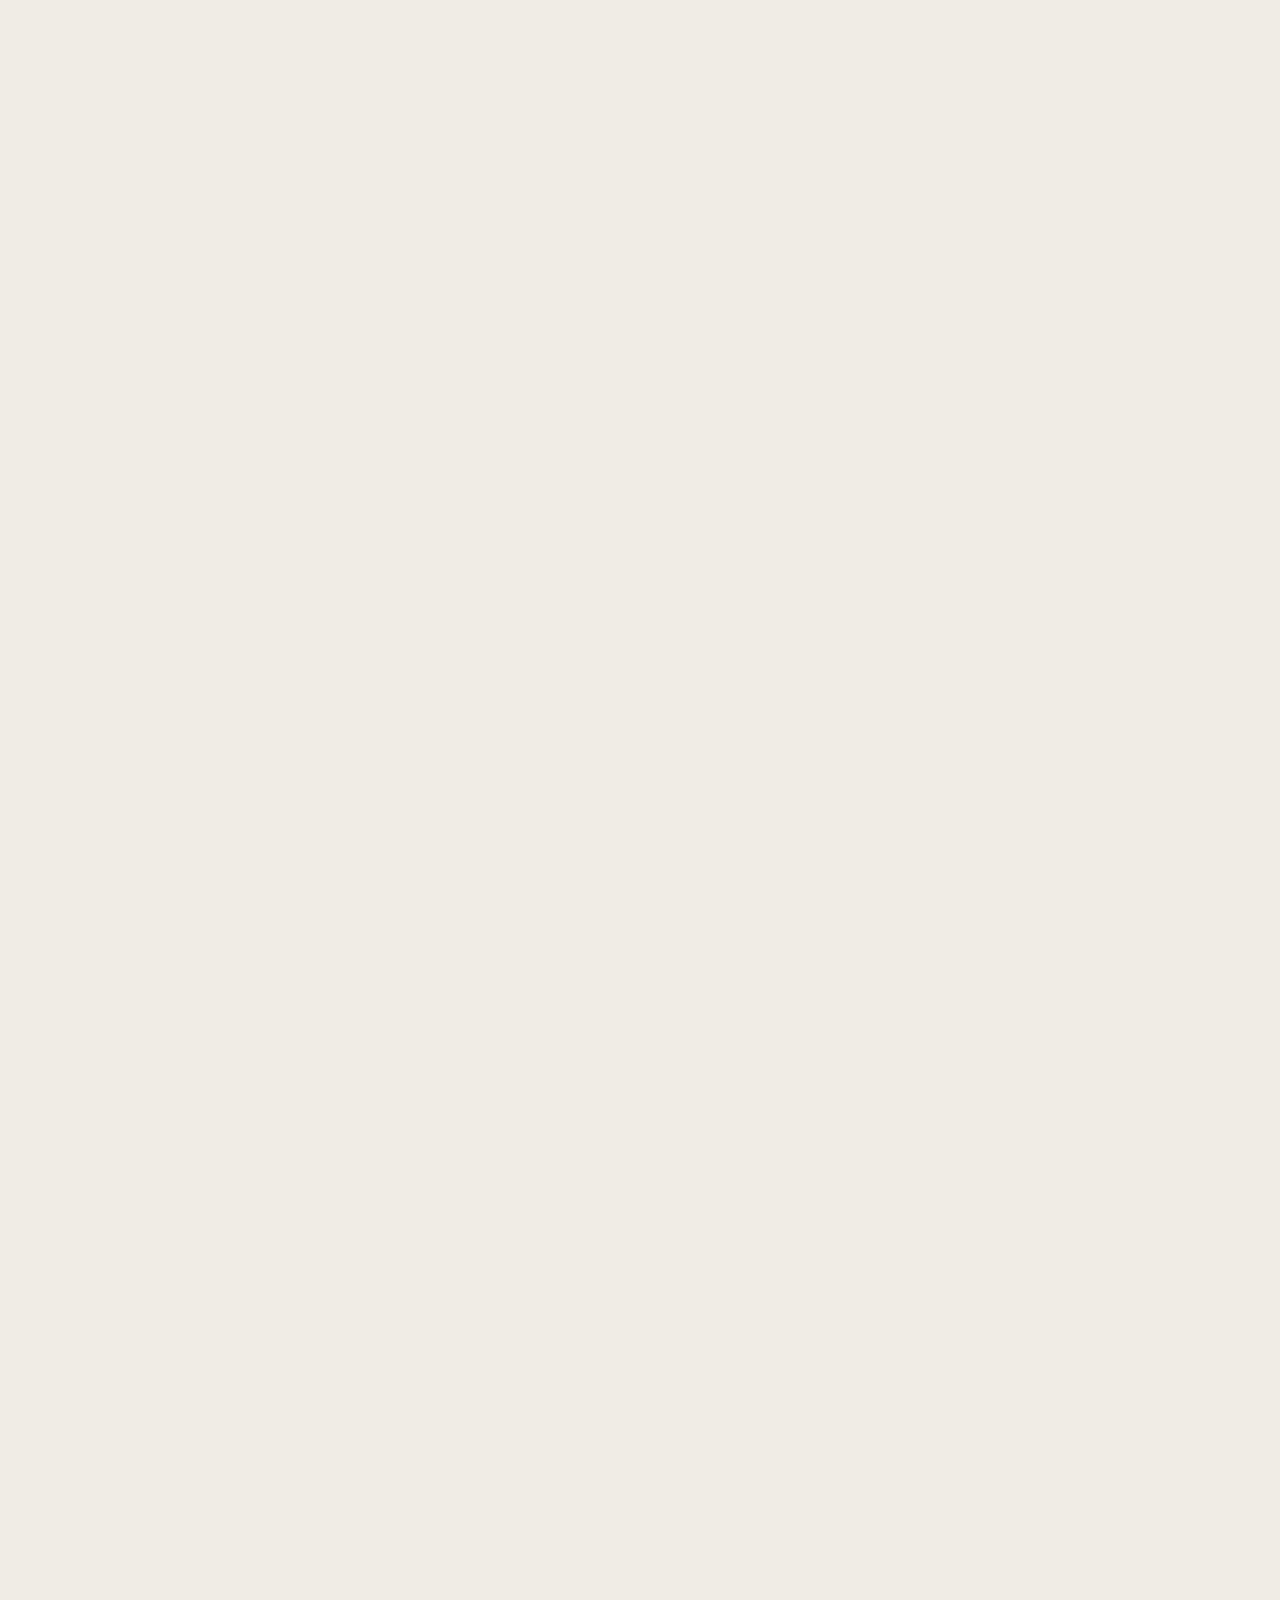
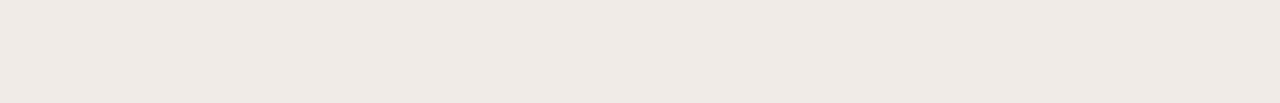
==== commit b8bff7bb: "added responsiveness to about-page for laptops" ====
--- a/about.html
+++ b/about.html
@@ -61,27 +61,27 @@
         <div class="hero-img">
           <img src="assets/about-hero-img.png" alt="" />
         </div>
-        <svg
-          id="wave"
-          class="hero-wave"
-          style="transform: rotate(0deg); transition: 0.3s"
-          viewBox="0 0 1440 270"
-          version="1.1"
-          xmlns="http://www.w3.org/2000/svg"
-        >
-          <defs>
-            <linearGradient id="sw-gradient-0" x1="0" x2="0" y1="1" y2="0">
-              <stop stop-color="rgba(240, 236, 229, 1)" offset="0%"></stop>
-              <stop stop-color="rgba(240, 236, 229, 1)" offset="100%"></stop>
-            </linearGradient>
-          </defs>
-          <path
-            style="transform: translate(0, 0px); opacity: 1"
-            fill="url(#sw-gradient-0)"
-            d="M0,54L60,54C120,54,240,54,360,76.5C480,99,600,144,720,157.5C840,171,960,153,1080,135C1200,117,1320,99,1440,76.5C1560,54,1680,27,1800,45C1920,63,2040,126,2160,153C2280,180,2400,171,2520,148.5C2640,126,2760,90,2880,81C3000,72,3120,90,3240,103.5C3360,117,3480,126,3600,148.5C3720,171,3840,207,3960,207C4080,207,4200,171,4320,162C4440,153,4560,171,4680,175.5C4800,180,4920,171,5040,157.5C5160,144,5280,126,5400,130.5C5520,135,5640,162,5760,148.5C5880,135,6000,81,6120,85.5C6240,90,6360,153,6480,189C6600,225,6720,234,6840,225C6960,216,7080,189,7200,157.5C7320,126,7440,90,7560,85.5C7680,81,7800,108,7920,99C8040,90,8160,45,8280,40.5C8400,36,8520,72,8580,90L8640,108L8640,270L8580,270C8520,270,8400,270,8280,270C8160,270,8040,270,7920,270C7800,270,7680,270,7560,270C7440,270,7320,270,7200,270C7080,270,6960,270,6840,270C6720,270,6600,270,6480,270C6360,270,6240,270,6120,270C6000,270,5880,270,5760,270C5640,270,5520,270,5400,270C5280,270,5160,270,5040,270C4920,270,4800,270,4680,270C4560,270,4440,270,4320,270C4200,270,4080,270,3960,270C3840,270,3720,270,3600,270C3480,270,3360,270,3240,270C3120,270,3000,270,2880,270C2760,270,2640,270,2520,270C2400,270,2280,270,2160,270C2040,270,1920,270,1800,270C1680,270,1560,270,1440,270C1320,270,1200,270,1080,270C960,270,840,270,720,270C600,270,480,270,360,270C240,270,120,270,60,270L0,270Z"
-          ></path>
-        </svg>
-      </div>
+      </div>
+      <svg
+      id="wave"
+      class="hero-wave"
+      style="transform: rotate(0deg); transition: 0.3s; margin-bottom: -5px;"
+      viewBox="0 0 1440 270"
+      version="1.1"
+      xmlns="http://www.w3.org/2000/svg"
+    >
+      <defs>
+        <linearGradient id="sw-gradient-0" x1="0" x2="0" y1="1" y2="0">
+          <stop stop-color="rgba(240, 236, 229, 1)" offset="0%"></stop>
+          <stop stop-color="rgba(240, 236, 229, 1)" offset="100%"></stop>
+        </linearGradient>
+      </defs>
+      <path
+        style="transform: translate(0, 0px); opacity: 1"
+        fill="url(#sw-gradient-0)"
+        d="M0,54L60,54C120,54,240,54,360,76.5C480,99,600,144,720,157.5C840,171,960,153,1080,135C1200,117,1320,99,1440,76.5C1560,54,1680,27,1800,45C1920,63,2040,126,2160,153C2280,180,2400,171,2520,148.5C2640,126,2760,90,2880,81C3000,72,3120,90,3240,103.5C3360,117,3480,126,3600,148.5C3720,171,3840,207,3960,207C4080,207,4200,171,4320,162C4440,153,4560,171,4680,175.5C4800,180,4920,171,5040,157.5C5160,144,5280,126,5400,130.5C5520,135,5640,162,5760,148.5C5880,135,6000,81,6120,85.5C6240,90,6360,153,6480,189C6600,225,6720,234,6840,225C6960,216,7080,189,7200,157.5C7320,126,7440,90,7560,85.5C7680,81,7800,108,7920,99C8040,90,8160,45,8280,40.5C8400,36,8520,72,8580,90L8640,108L8640,270L8580,270C8520,270,8400,270,8280,270C8160,270,8040,270,7920,270C7800,270,7680,270,7560,270C7440,270,7320,270,7200,270C7080,270,6960,270,6840,270C6720,270,6600,270,6480,270C6360,270,6240,270,6120,270C6000,270,5880,270,5760,270C5640,270,5520,270,5400,270C5280,270,5160,270,5040,270C4920,270,4800,270,4680,270C4560,270,4440,270,4320,270C4200,270,4080,270,3960,270C3840,270,3720,270,3600,270C3480,270,3360,270,3240,270C3120,270,3000,270,2880,270C2760,270,2640,270,2520,270C2400,270,2280,270,2160,270C2040,270,1920,270,1800,270C1680,270,1560,270,1440,270C1320,270,1200,270,1080,270C960,270,840,270,720,270C600,270,480,270,360,270C240,270,120,270,60,270L0,270Z"
+      ></path>
+    </svg>
       <!-- hero dies here -->
     </header>
 
@@ -273,9 +273,9 @@
       <!-- history section ends here -->
 
       <!-- community section starts here -->
-      <div class="community-section hidden">
+      <div class="community-section">
         
-        <div class="community-text">
+        <div class="community-text hidden">
           <h1 class="community-h1">Our Community</h1>
           <p class="community-dis">
             We're not just selling smartwatches, we're building a community of
--- a/src/css/about.css
+++ b/src/css/about.css
@@ -61,11 +61,12 @@
   ::-webkit-scrollbar-thumb {
     background-color: #7b78c6;
     border-radius: 12px;
-    height: 2px;
+    height: 1.5px;
   }
   ::-webkit-scrollbar-track {
     height: 3px;
     background-color: rgba(49, 47, 77, 0.7921568627);
+    border-radius: 32px;
   }
 }
 .hidden {
@@ -85,6 +86,9 @@
   background-color: #F0ECE5;
   overflow-x: hidden;
   overflow-y: auto;
+}
+body .header {
+  background-color: #d9d9d9;
 }
 body .header .nav {
   display: grid;
@@ -800,4 +804,98 @@
   }
 }
 
+@media screen and (min-width: 1024px) and (max-width: 1439px) {
+  body .header .hero-section {
+    height: 67vh;
+    display: flex;
+    flex-direction: row;
+    justify-content: space-between;
+    align-items: center;
+  }
+  body .header .hero-section .hero-content {
+    padding-left: 90px;
+    width: 500px;
+    justify-content: center;
+  }
+  body .header .hero-section .hero-content .sub-heading {
+    font-size: 14px;
+    color: #626098;
+  }
+  body .header .hero-section .hero-content .heading {
+    font-size: 40px;
+  }
+  body .header .hero-section .hero-img {
+    margin-top: 40px;
+    margin-right: 90px;
+    display: block;
+    width: 400px;
+  }
+  body .main .mission-section {
+    height: 75vh;
+    display: flex;
+    flex-direction: row;
+    justify-content: space-between;
+  }
+  body .main .mission-section .mission-text {
+    padding: 0px;
+    margin-top: 20px;
+    padding-left: 90px;
+    text-align: left;
+  }
+  body .main .mission-section .mission-text .mission-dis {
+    text-align: left;
+    font-size: 19.5px;
+    width: 435px;
+    margin-top: 30px;
+    line-height: 166%;
+  }
+  body .main .mission-section .mission-img {
+    margin-top: 30px;
+    margin-right: 80px;
+    order: 2;
+    width: 400px;
+  }
+  body .main .purple-arrow {
+    margin-top: 100px;
+  }
+  body .main .story-section {
+    margin-top: 0;
+    display: flex;
+    flex-direction: row;
+    justify-content: space-between;
+  }
+  body .main .story-section .story-text {
+    padding: 0px;
+    order: 2;
+    width: 530px;
+    padding-right: 90px;
+    padding-left: 20px;
+  }
+  body .main .story-section .story-text .story-dis {
+    font-size: 14px;
+  }
+  body .main .story-section .story-text .story-dis .paragraph {
+    text-align: left;
+  }
+  body .main .story-section .story-img {
+    width: 430px;
+    margin-left: 90px;
+  }
+  body .main .quote-section {
+    height: 60vh;
+    justify-content: center;
+  }
+  body .main .quote-section .quote {
+    margin-top: 0px;
+    font-size: 25px;
+    width: 430px;
+  }
+  body .main .quote-section .quote .grey-blob {
+    top: 2%;
+    width: 370px;
+    right: none;
+    opacity: 20%;
+  }
+}
+
 /*# sourceMappingURL=about.css.map */
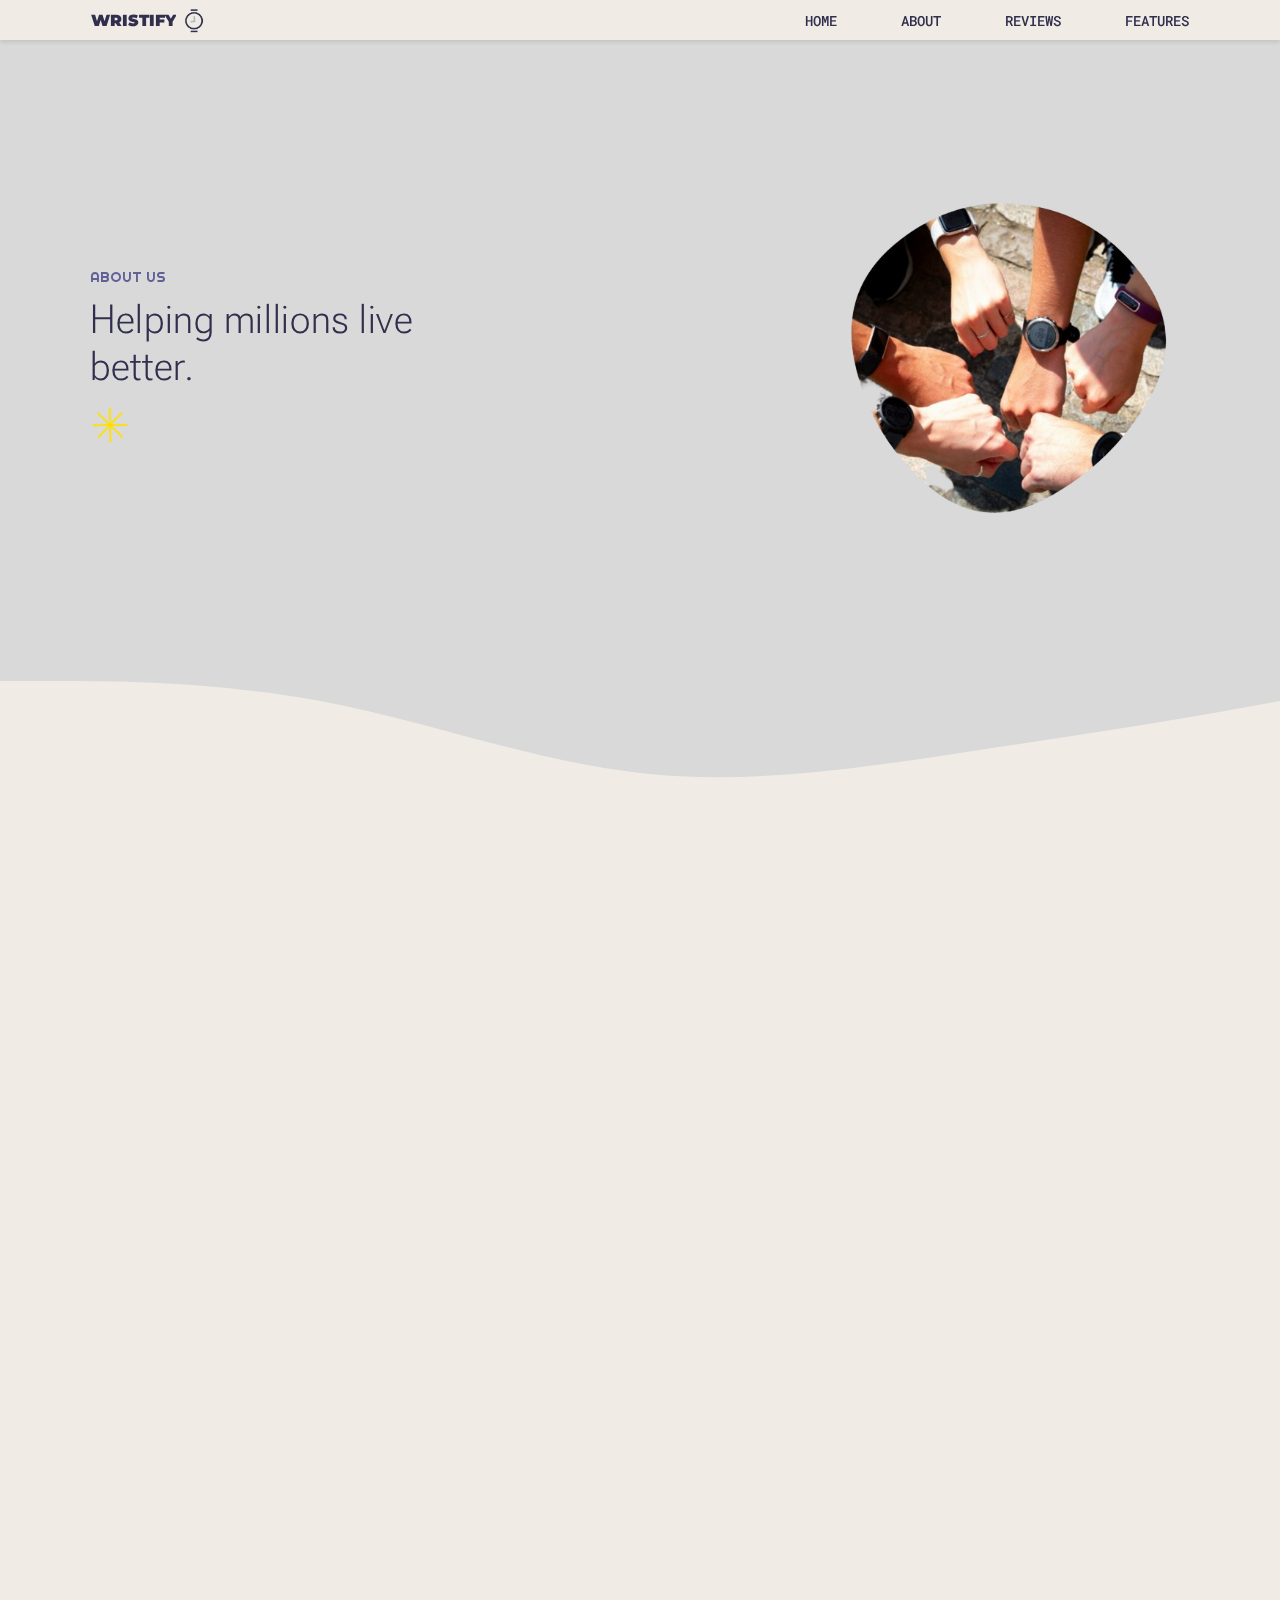
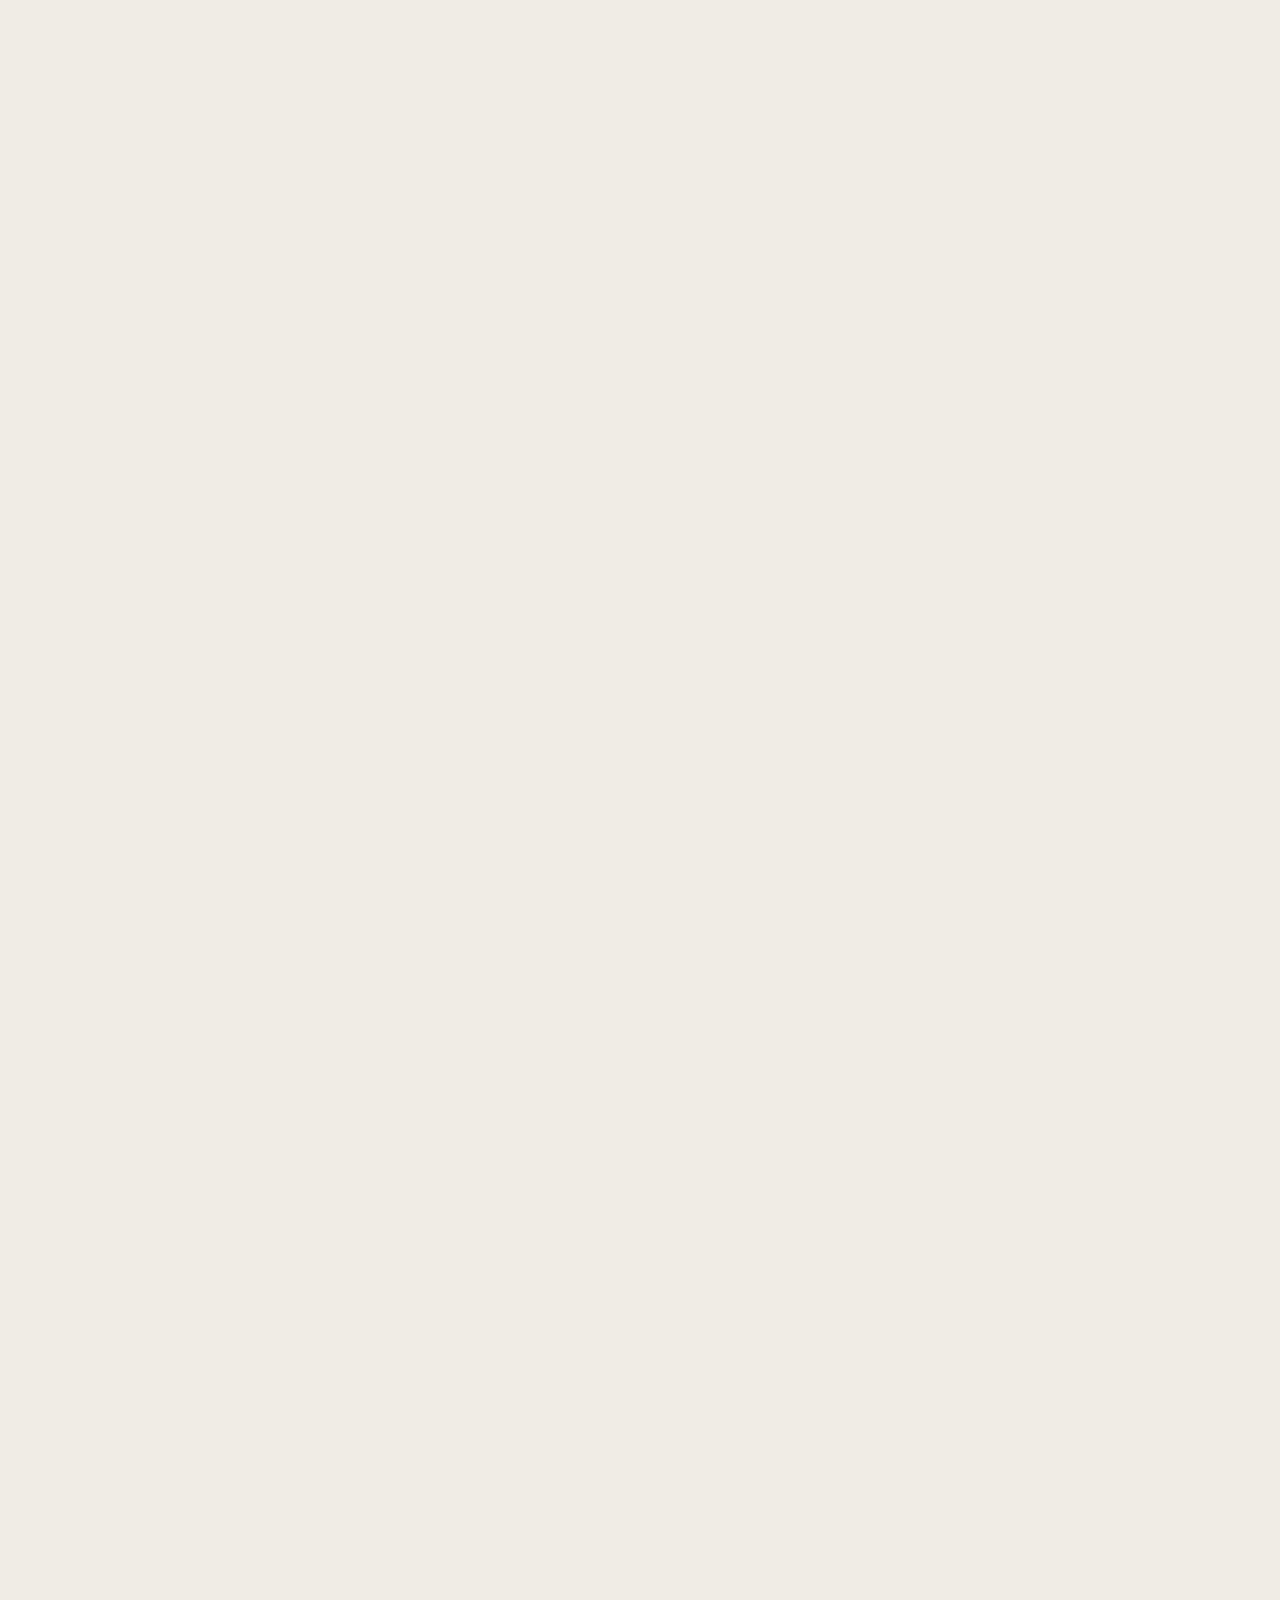
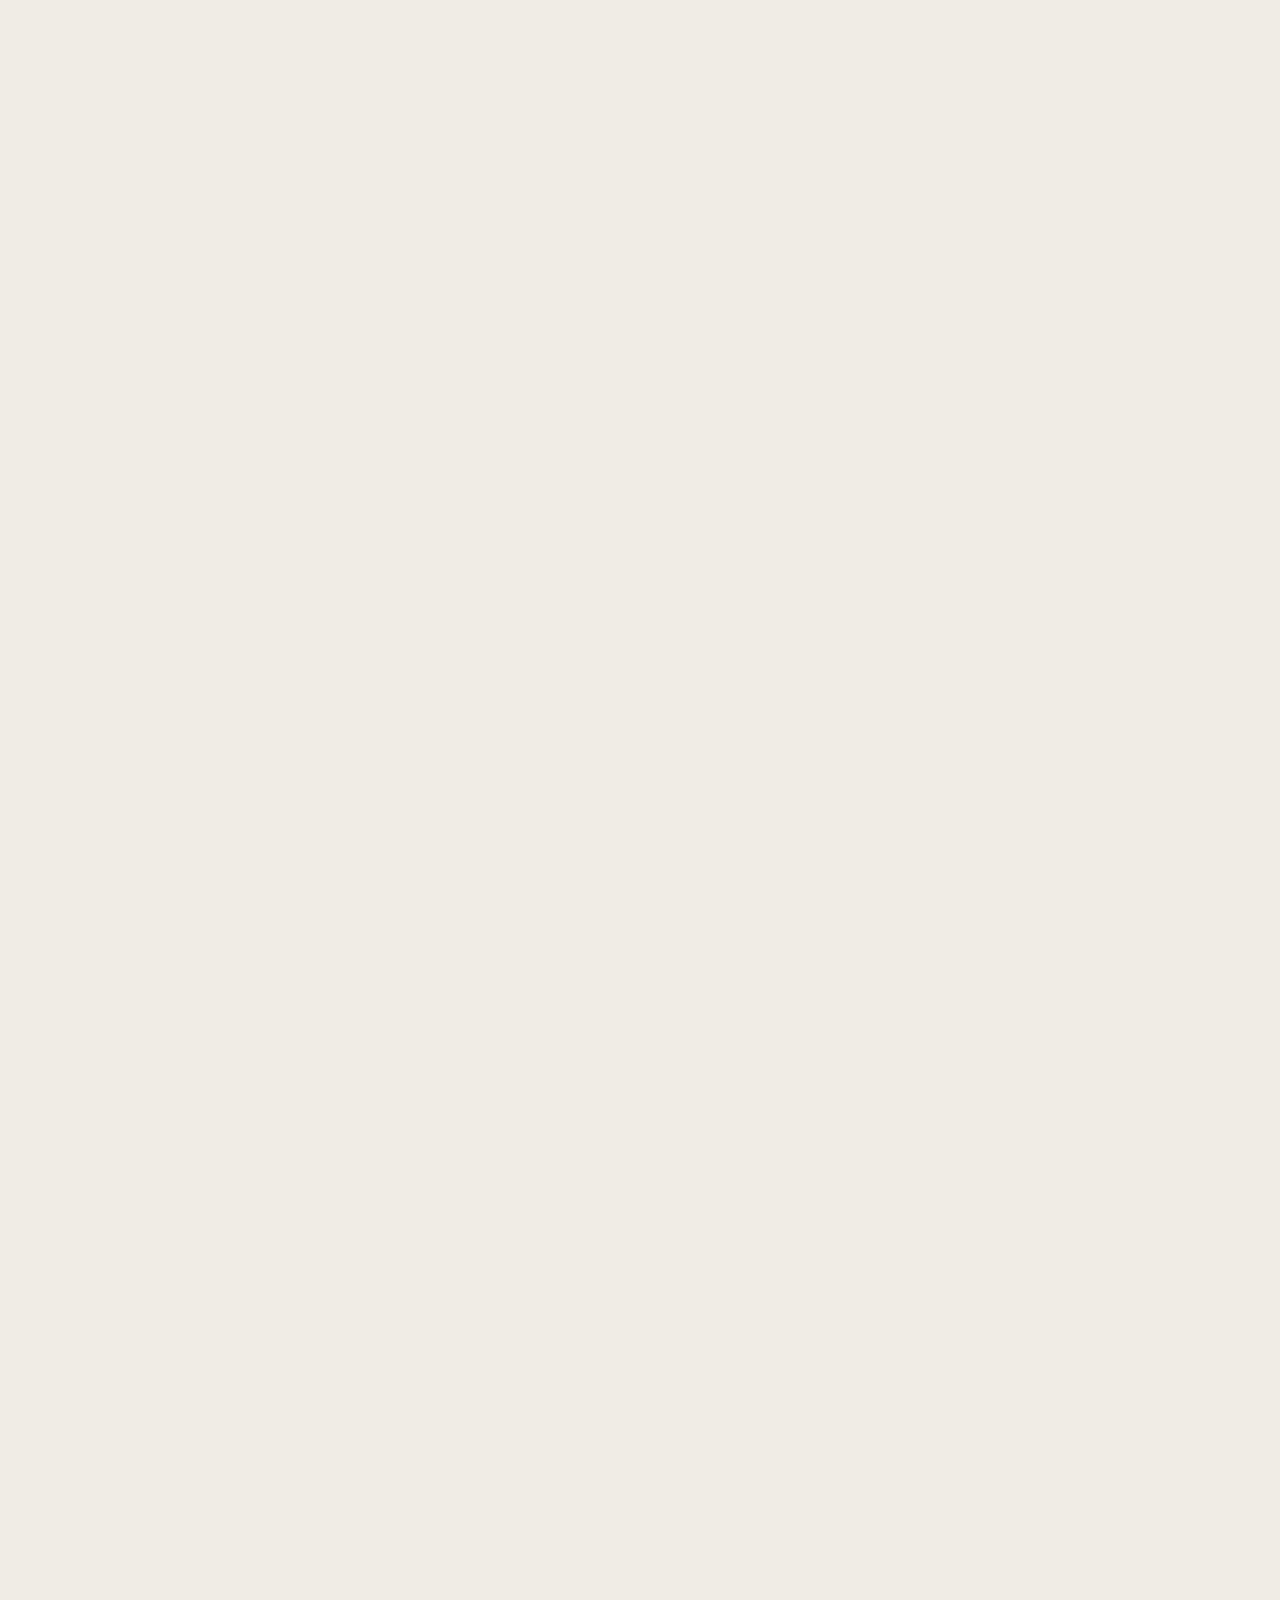
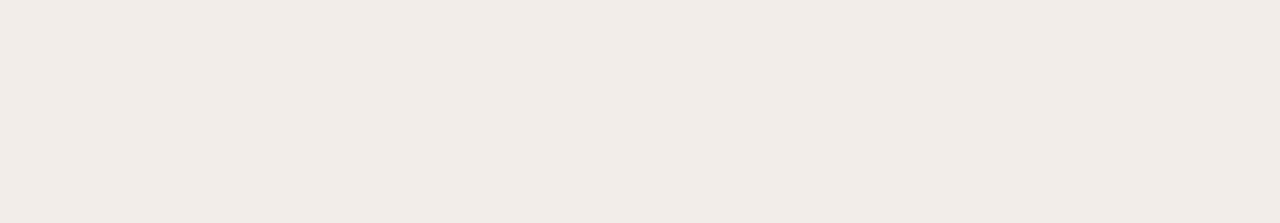
==== commit 06be062c: "refactored js code" ====
--- a/about.html
+++ b/about.html
@@ -15,6 +15,10 @@
 
     <!-- js -->
     <script defer src="src/js/index.js"></script>
+    <script defer src="src/js/slider.js"></script>
+    <script defer src="src/js/navbar.js"></script>
+    <script defer src="src/js/obsrvrApi.js"></script>
+
   </head>
   <body>
     <header class="header">
@@ -40,8 +44,8 @@
           <ul class="ul-tag">
             <li><a href="index.html" class="link">Home</a></li>
             <li><a href="about.html" class="link">About</a></li>
-            <li><a href="#review-section" class="link">Reviews</a></li>
-            <li><a href="#features-section" class="link">Features</a></li>
+            <li><a href="index.html#review-section" class="link">Reviews</a></li>
+            <li><a href="index.html#features-section" class="link">Features</a></li>
           </ul>
         </div>
       </nav>
@@ -194,7 +198,7 @@
             <!-- history card -->
 
             <!-- history card -->
-            <div class="history-card">
+            <div class="history-card" id="card">
               <div class="history-img">
                 <img src="assets/history-img.webp" alt="img" />
               </div>
@@ -209,7 +213,7 @@
             <!-- history card -->
 
             <!-- history card -->
-            <div class="history-card">
+            <div class="history-card" id="card">
               <div class="history-img">
                 <img src="assets/history-img.webp" alt="img" />
               </div>
@@ -224,7 +228,7 @@
             <!-- history card -->
 
             <!-- history card -->
-            <div class="history-card">
+            <div class="history-card" id="card">
               <div class="history-img">
                 <img src="assets/history-img.webp" alt="img" />
               </div>
@@ -239,7 +243,7 @@
             <!-- history card -->
 
             <!-- history card -->
-            <div class="history-card">
+            <div class="history-card" id="card">
               <div class="history-img">
                 <img src="assets/history-img.webp" alt="img" />
               </div>
@@ -254,7 +258,7 @@
             <!-- history card -->
 
             <!-- history card -->
-            <div class="history-card">
+            <div class="history-card" id="card">
               <div class="history-img">
                 <img src="assets/history-img.webp" alt="img" />
               </div>
--- a/src/css/about.css
+++ b/src/css/about.css
@@ -804,7 +804,22 @@
   }
 }
 
-@media screen and (min-width: 1024px) and (max-width: 1439px) {
+@media screen and (min-width: 481px) and (max-width: 1023px) {
+  body .hero-section {
+    align-items: center;
+  }
+  body .hero-section .hero-content {
+    text-align: center;
+    align-items: center;
+  }
+  body .hero-section .hero-content .heading {
+    text-align: center;
+  }
+  body .main .quote-section .quote .grey-blob {
+    display: none;
+  }
+}
+@media screen and (min-width: 1024px) {
   body .header .hero-section {
     height: 67vh;
     display: flex;
@@ -881,6 +896,18 @@
     width: 430px;
     margin-left: 90px;
   }
+  body .main .community-section {
+    margin-top: 120px;
+  }
+  body .main .community-section .community-text {
+    margin-top: 20px;
+  }
+  body .main .community-section .community-text .community-dis {
+    width: 770px;
+  }
+  body .main .community-section .stats {
+    padding-top: 5px;
+  }
   body .main .quote-section {
     height: 60vh;
     justify-content: center;
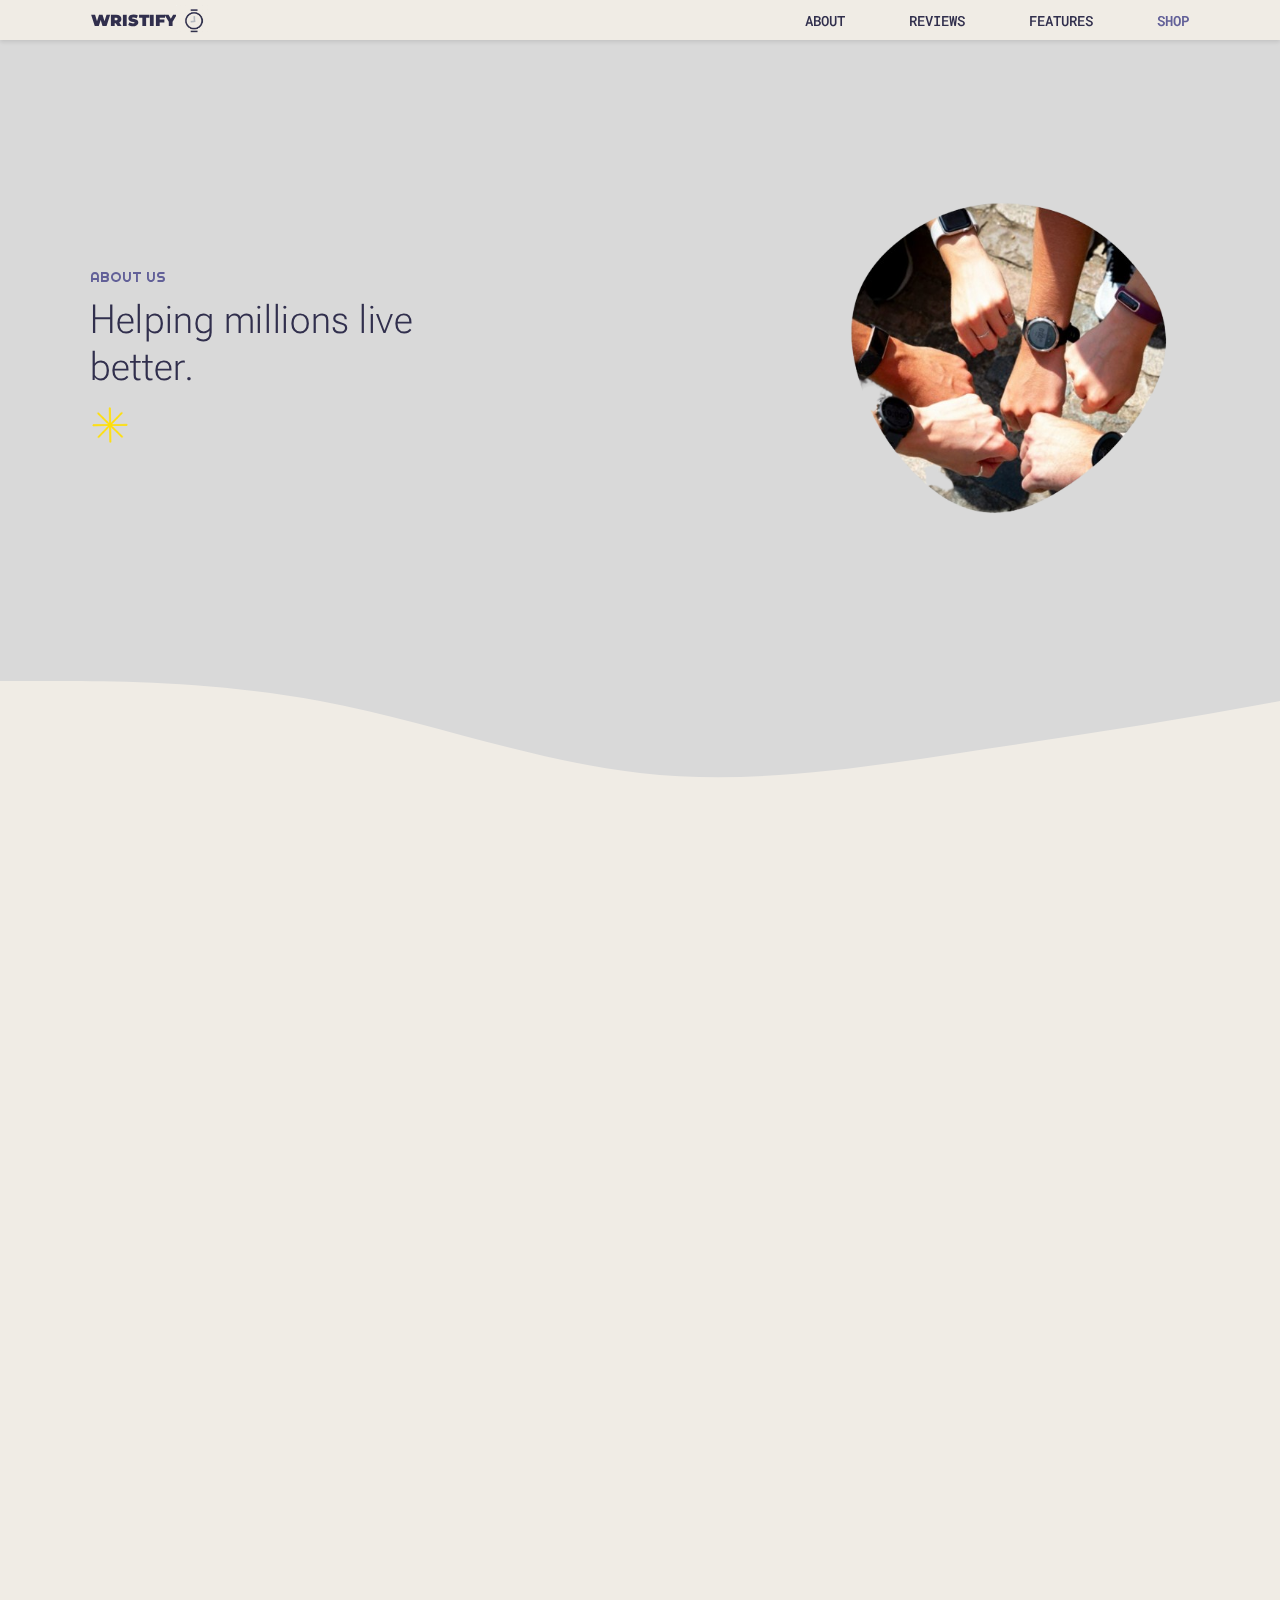
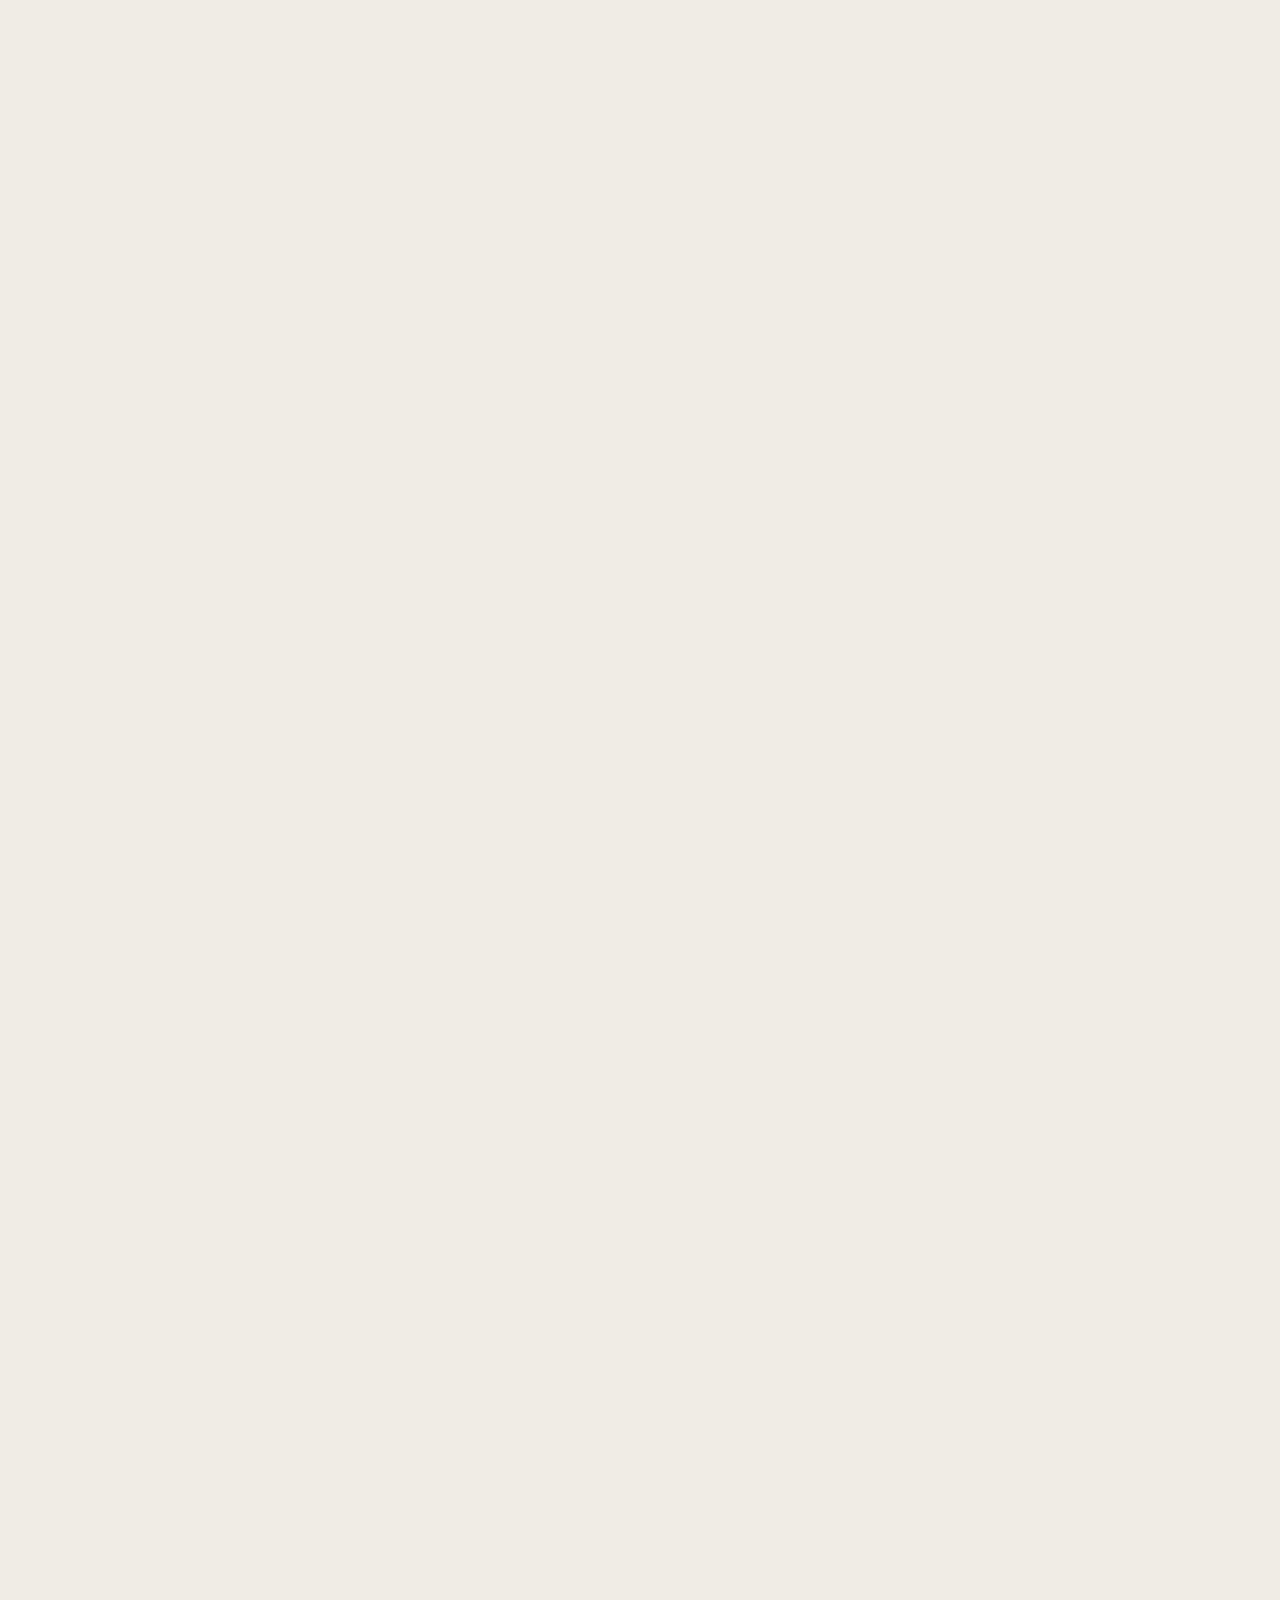
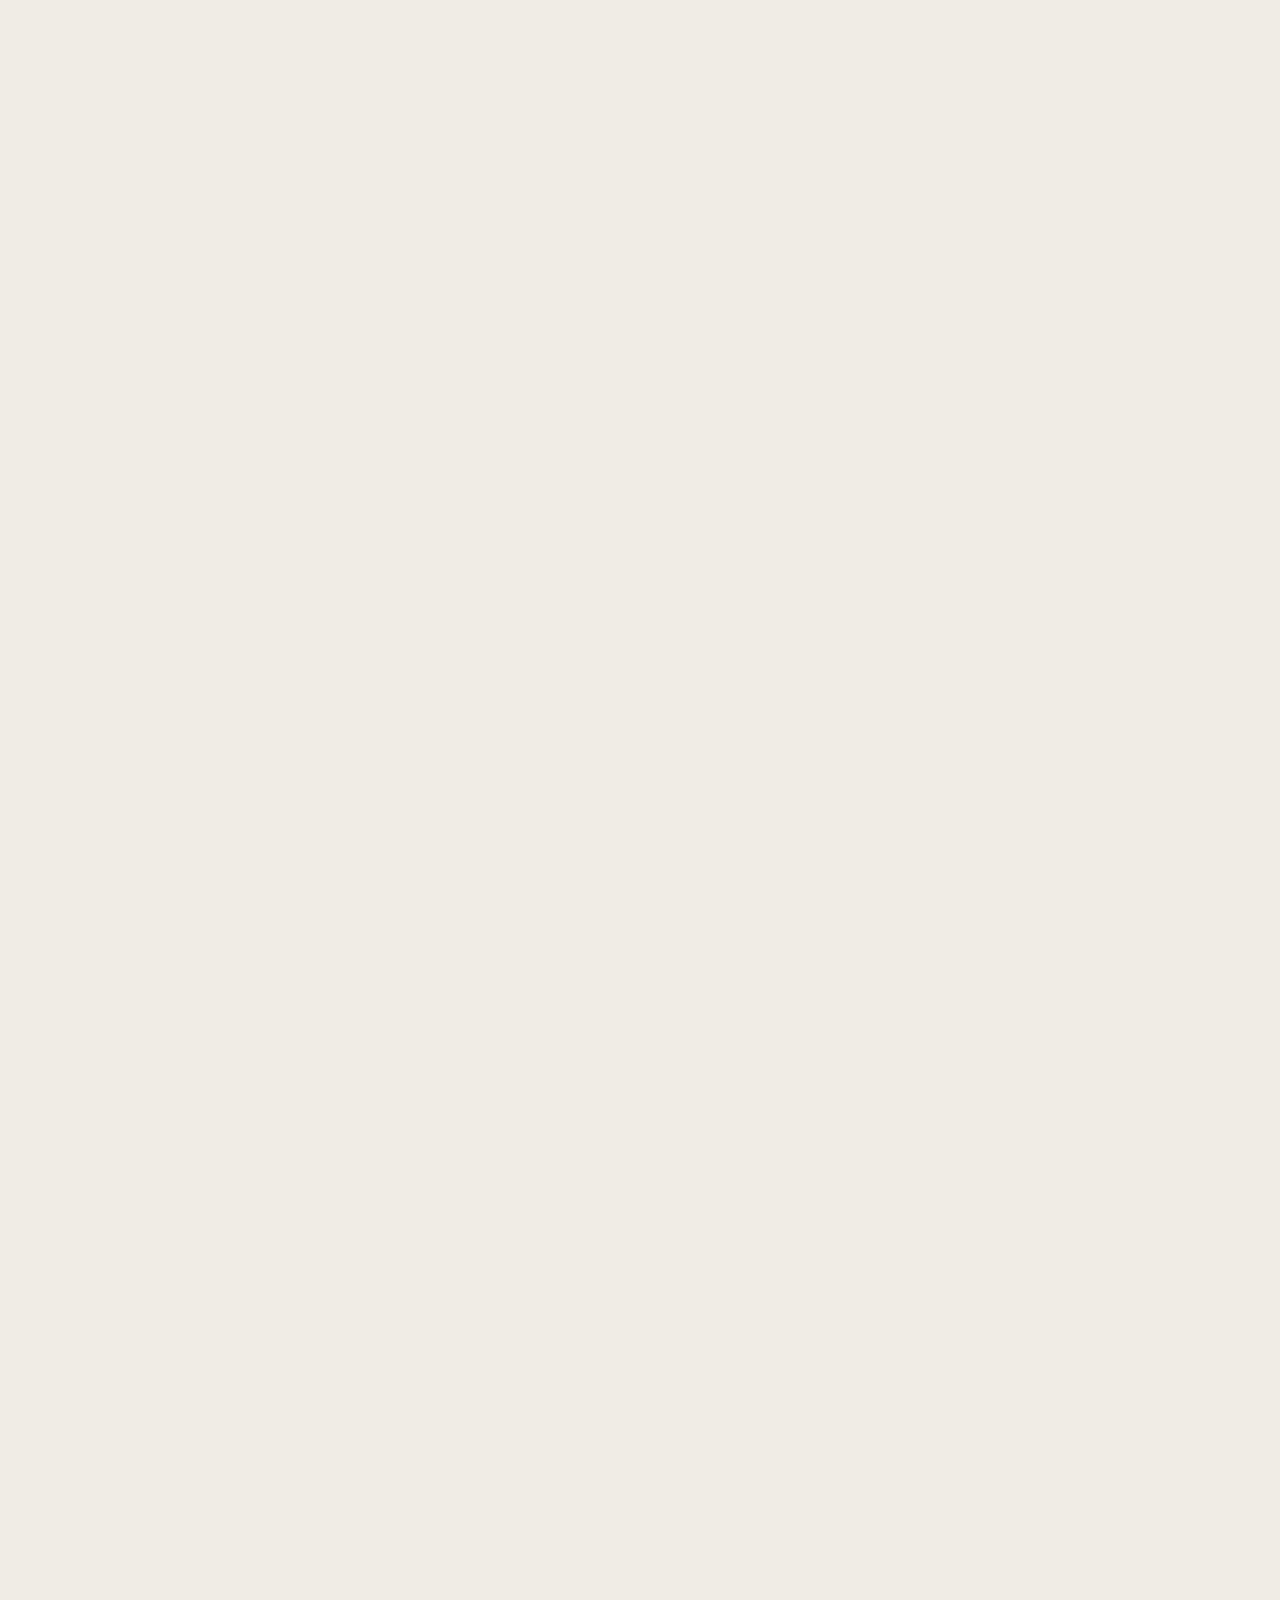
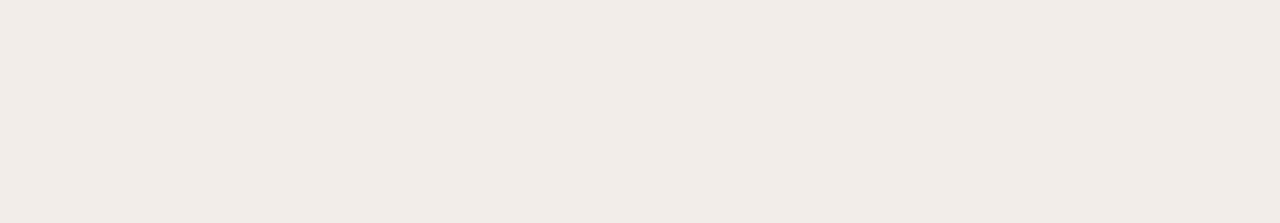
==== commit dcaceb65: "All major things done" ====
--- a/about.html
+++ b/about.html
@@ -25,12 +25,12 @@
       <!-- navbar  -->
       <nav class="nav" id="nav">
         <!-- branding -->
-        <div class="branding" id="branding">
+        <a href="index.html" class="branding" id="branding">
           <h1 class="branding-h1">Wristify</h1>
           <div class="logo" id="logo">
             <img src="assets/Logo.png" alt="" class="logo-img" />
           </div>
-        </div>
+        </a>
 
         <!-- hamburger -->
         <div class="hamburger" id="hamburger">
@@ -42,10 +42,10 @@
         <!-- navigation bar with all cta's-->
         <div class="navigation" id="navigation">
           <ul class="ul-tag">
-            <li><a href="index.html" class="link">Home</a></li>
             <li><a href="about.html" class="link">About</a></li>
             <li><a href="index.html#review-section" class="link">Reviews</a></li>
             <li><a href="index.html#features-section" class="link">Features</a></li>
+            <li><a href="shop.html" class="link shop-link">Shop</a></li>
           </ul>
         </div>
       </nav>
@@ -69,7 +69,7 @@
       <svg
       id="wave"
       class="hero-wave"
-      style="transform: rotate(0deg); transition: 0.3s; margin-bottom: -5px;"
+      style="transform: rotate(0deg); transition: 0.3s; margin-bottom: -5px; z-index: 900; width: 100vw;"
       viewBox="0 0 1440 270"
       version="1.1"
       xmlns="http://www.w3.org/2000/svg"
@@ -307,7 +307,7 @@
             </div>
           </div>
           <button class="review-btn hidden">
-            <a href="#" class="review-btn-a">Reviews</a>
+            <a href="index.html#review-section" class="review-btn-a">Reviews</a>
           </button>          
         </div>
       <!-- community section ends here -->
@@ -353,7 +353,7 @@
         <div class="page-links">
           <a href="index.html" class="page-link">home</a>
           <a href="#review-section" class="page-link">review</a>
-          <a href="#" class="page-link">shop now</a>
+          <a href="shop.html" class="page-link">shop now</a>
           <a href="about.html" class="page-link">about us</a>
         </div>
   
--- a/src/css/about.css
+++ b/src/css/about.css
@@ -220,7 +220,7 @@
 body .header .nav .navigation.active .ul-tag {
   opacity: 1;
 }
-@media screen and (min-width: 1024px) {
+@media screen and (min-width: 1024px) and (max-width: 1439px) {
   body .header .nav {
     display: flex;
     flex-direction: row;
@@ -280,6 +280,76 @@
     font-size: 14px;
     font-weight: 500;
   }
+  body .header .nav .navigation .ul-tag .shop-link {
+    color: #626098;
+    font-weight: 600;
+  }
+}
+@media only screen and (min-width: 1440px) {
+  body .header .nav {
+    display: flex;
+    flex-direction: row;
+    justify-content: space-between;
+    align-items: center;
+    border-radius: 0;
+    gap: 0;
+    width: 100vw;
+    height: 60px;
+  }
+  body .header .nav .branding {
+    display: flex;
+    margin-left: 75px;
+    width: 170px;
+  }
+  body .header .nav .hamburger {
+    display: none;
+  }
+  body .header .nav .navigation {
+    margin-right: 75px;
+    display: flex;
+    justify-content: center;
+    align-items: center;
+    position: relative;
+    height: auto;
+    background-color: transparent;
+    border-radius: 0;
+  }
+  body .header .nav .navigation .ul-tag {
+    display: flex;
+    justify-content: end;
+    gap: 4em;
+    align-items: center;
+    flex-direction: row;
+    width: 100%;
+    margin: 0;
+    text-align: center;
+    opacity: 1;
+  }
+  body .header .nav .navigation .ul-tag li {
+    margin-bottom: 0;
+    text-align: center;
+    border-bottom: none;
+    border-radius: 0;
+    padding: 0px;
+    border: none;
+  }
+  body .header .nav .navigation .ul-tag li:last-child {
+    margin-bottom: 0px;
+  }
+  body .header .nav .navigation .ul-tag li:hover {
+    border: none;
+    border-bottom: 2px solid #626098;
+    border-radius: 0;
+  }
+  body .header .nav .navigation .ul-tag .link {
+    color: #312F4D;
+    font-size: 16px;
+    font-weight: 600;
+  }
+  body .header .nav .navigation .ul-tag .shop-link {
+    color: #626098;
+    font-weight: 700;
+  }
 }
 body .header .hero-section {
   display: flex;
@@ -433,13 +503,12 @@
   justify-content: center;
   align-items: center;
   text-align: center;
-  padding: 15px;
   height: 60vh;
   margin-top: 50px;
   width: 100vw;
   padding: 20px;
-  padding-left: 30px;
-  padding-right: 30px;
+  padding-left: 40px;
+  padding-right: 40px;
   position: relative;
 }
 body .main .history-section .slider-btn {
@@ -454,9 +523,21 @@
 }
 body .main .history-section .prev-btn {
   left: 10px;
+  background-color: rgba(49, 47, 77, 0.1725490196);
+  width: 20px;
+  height: 20px;
+  border-radius: 360px;
+  color: grey;
+  font-size: 8px;
 }
 body .main .history-section .next-btn {
   right: 10px;
+  background-color: rgba(49, 47, 77, 0.1725490196);
+  width: 20px;
+  height: 20px;
+  border-radius: 360px;
+  color: grey;
+  font-size: 8px;
 }
 body .main .history-section .history-heading {
   padding-bottom: 20px;
@@ -477,7 +558,7 @@
   overflow-y: auto;
   display: flex;
   align-items: center;
-  justify-content: center;
+  justify-content: start;
   scroll-snap-type: x mandatory;
   overflow-x: auto;
   scroll-behavior: auto;
@@ -492,7 +573,8 @@
   align-items: center;
   text-align: left;
   background-color: #F0ECE5;
-  width: 250px;
+  width: calc(100% - 40px);
+  max-width: 250px;
   height: 206px;
   padding: 15px;
   padding-top: 20px;
@@ -501,6 +583,7 @@
   border-radius: 32px;
   margin: 20px;
   margin-right: 20px;
+  margin-left: 25px;
 }
 body .main .history-section .history-slider .history-card .history-img {
   width: 230px;
@@ -624,8 +707,8 @@
   font-size: 13px;
   font-weight: 700;
 }
-body .main .community-section .review-btn:hover {
-  scale: 1.3;
+body .main .community-section .review-btn:hover .review-btn-a {
+  color: rgb(172, 172, 172);
 }
 body .main .quote-section {
   display: flex;
@@ -896,6 +979,12 @@
     width: 430px;
     margin-left: 90px;
   }
+  body .main .history-section .prev-btn,
+  body .main .history-section .next-btn {
+    height: 30px;
+    width: 30px;
+    font-size: 18px;
+  }
   body .main .community-section {
     margin-top: 120px;
   }
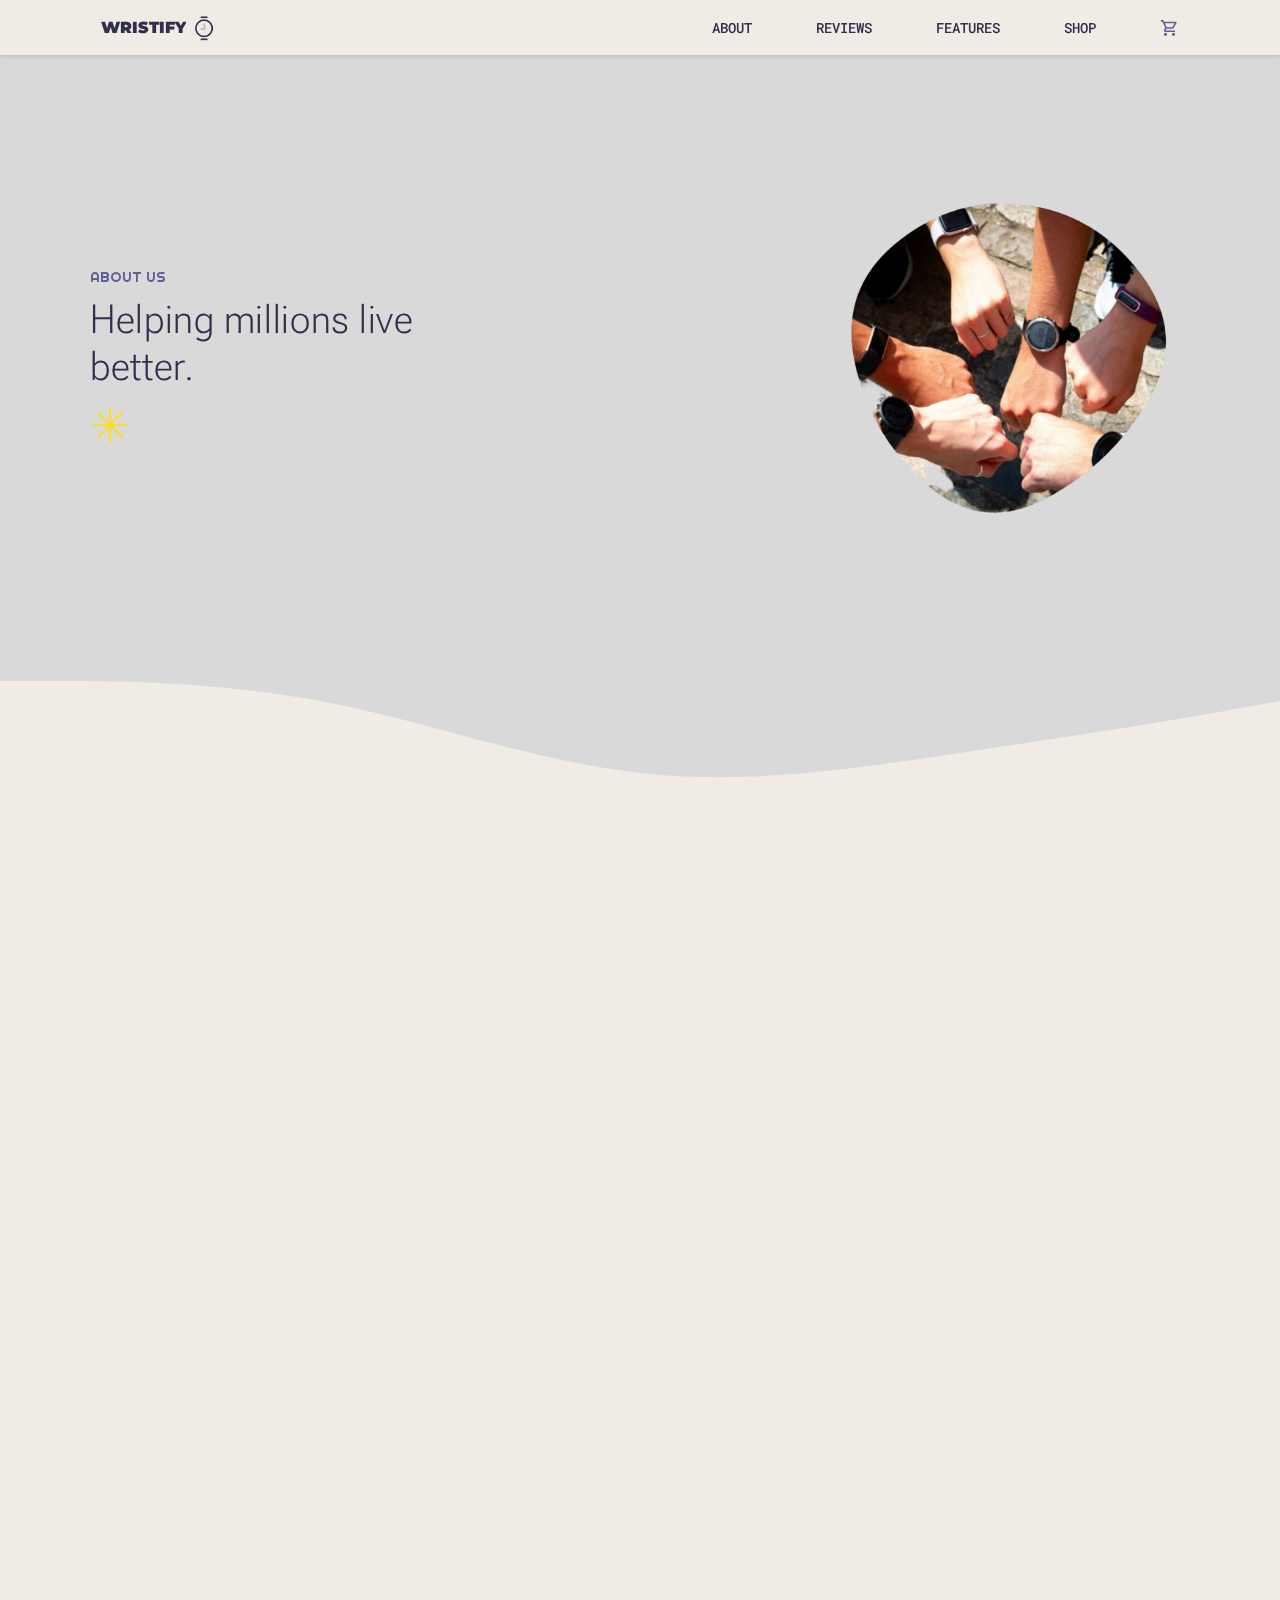
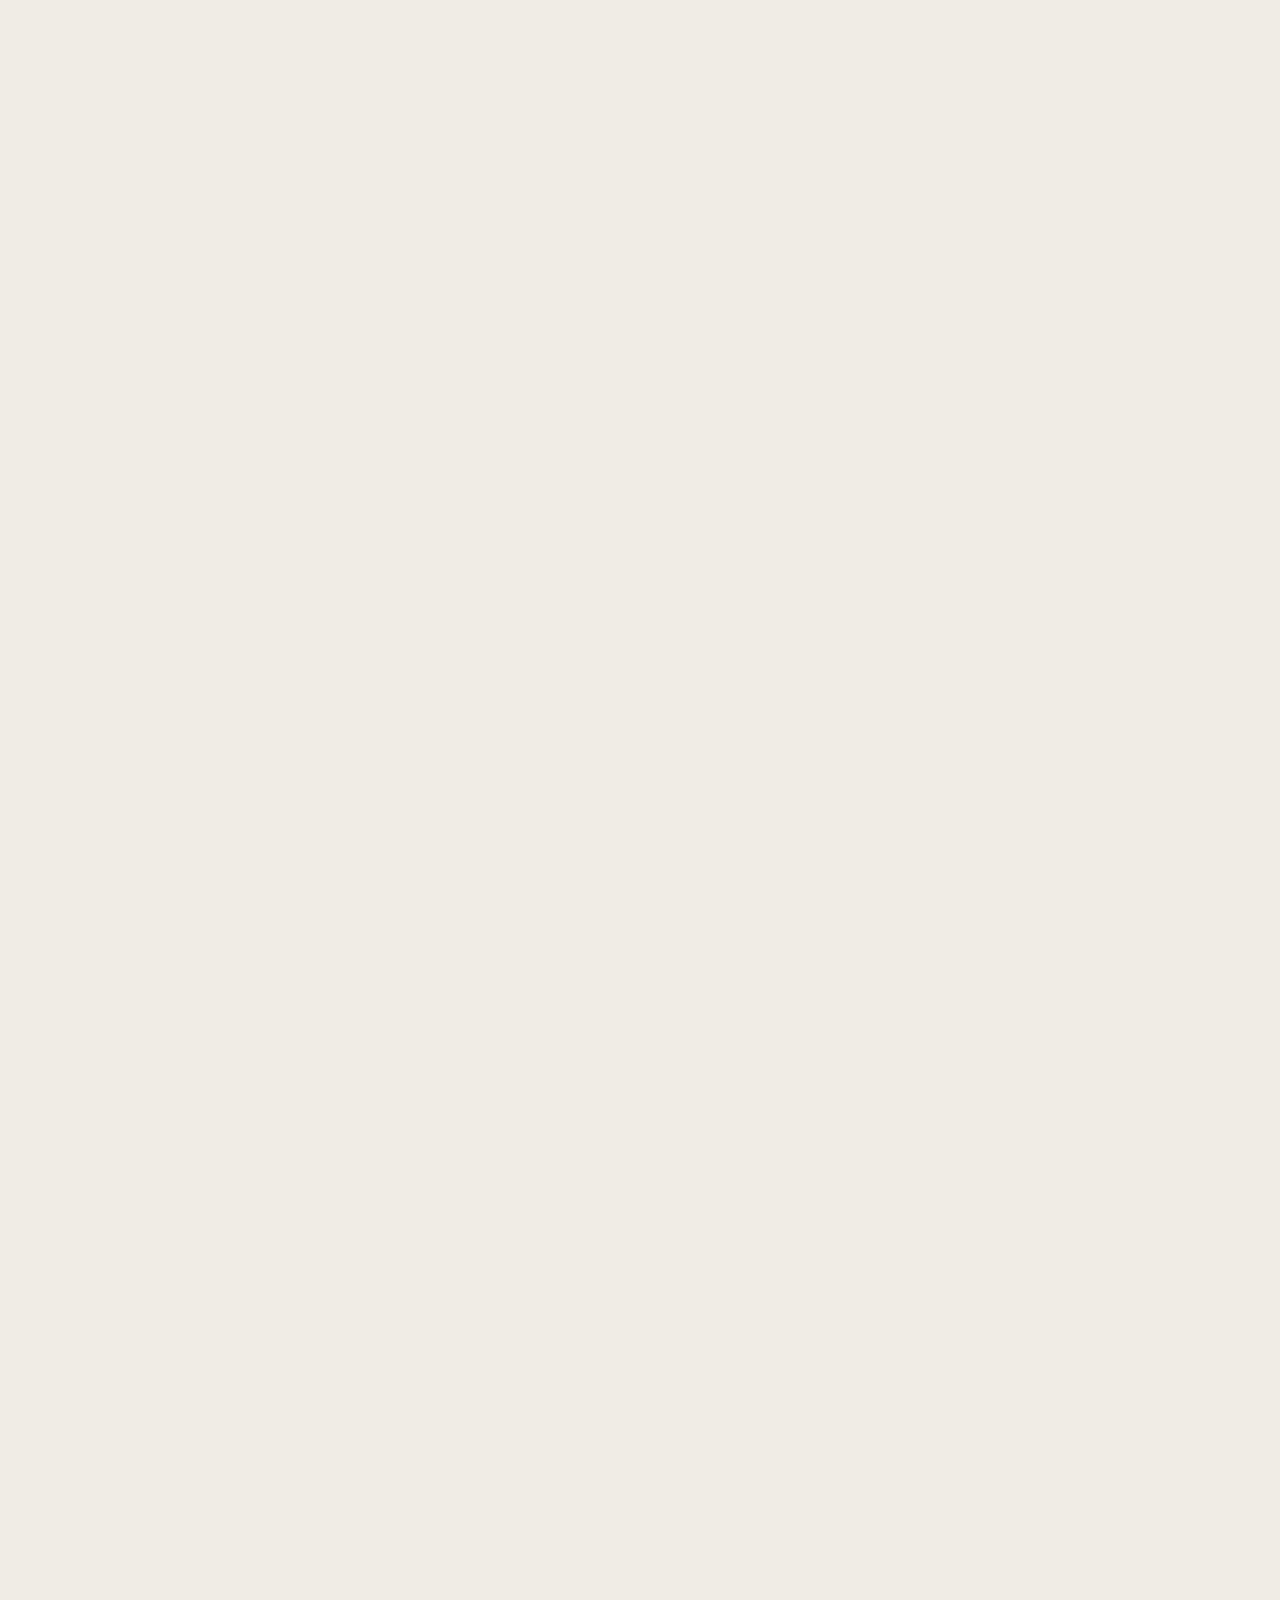
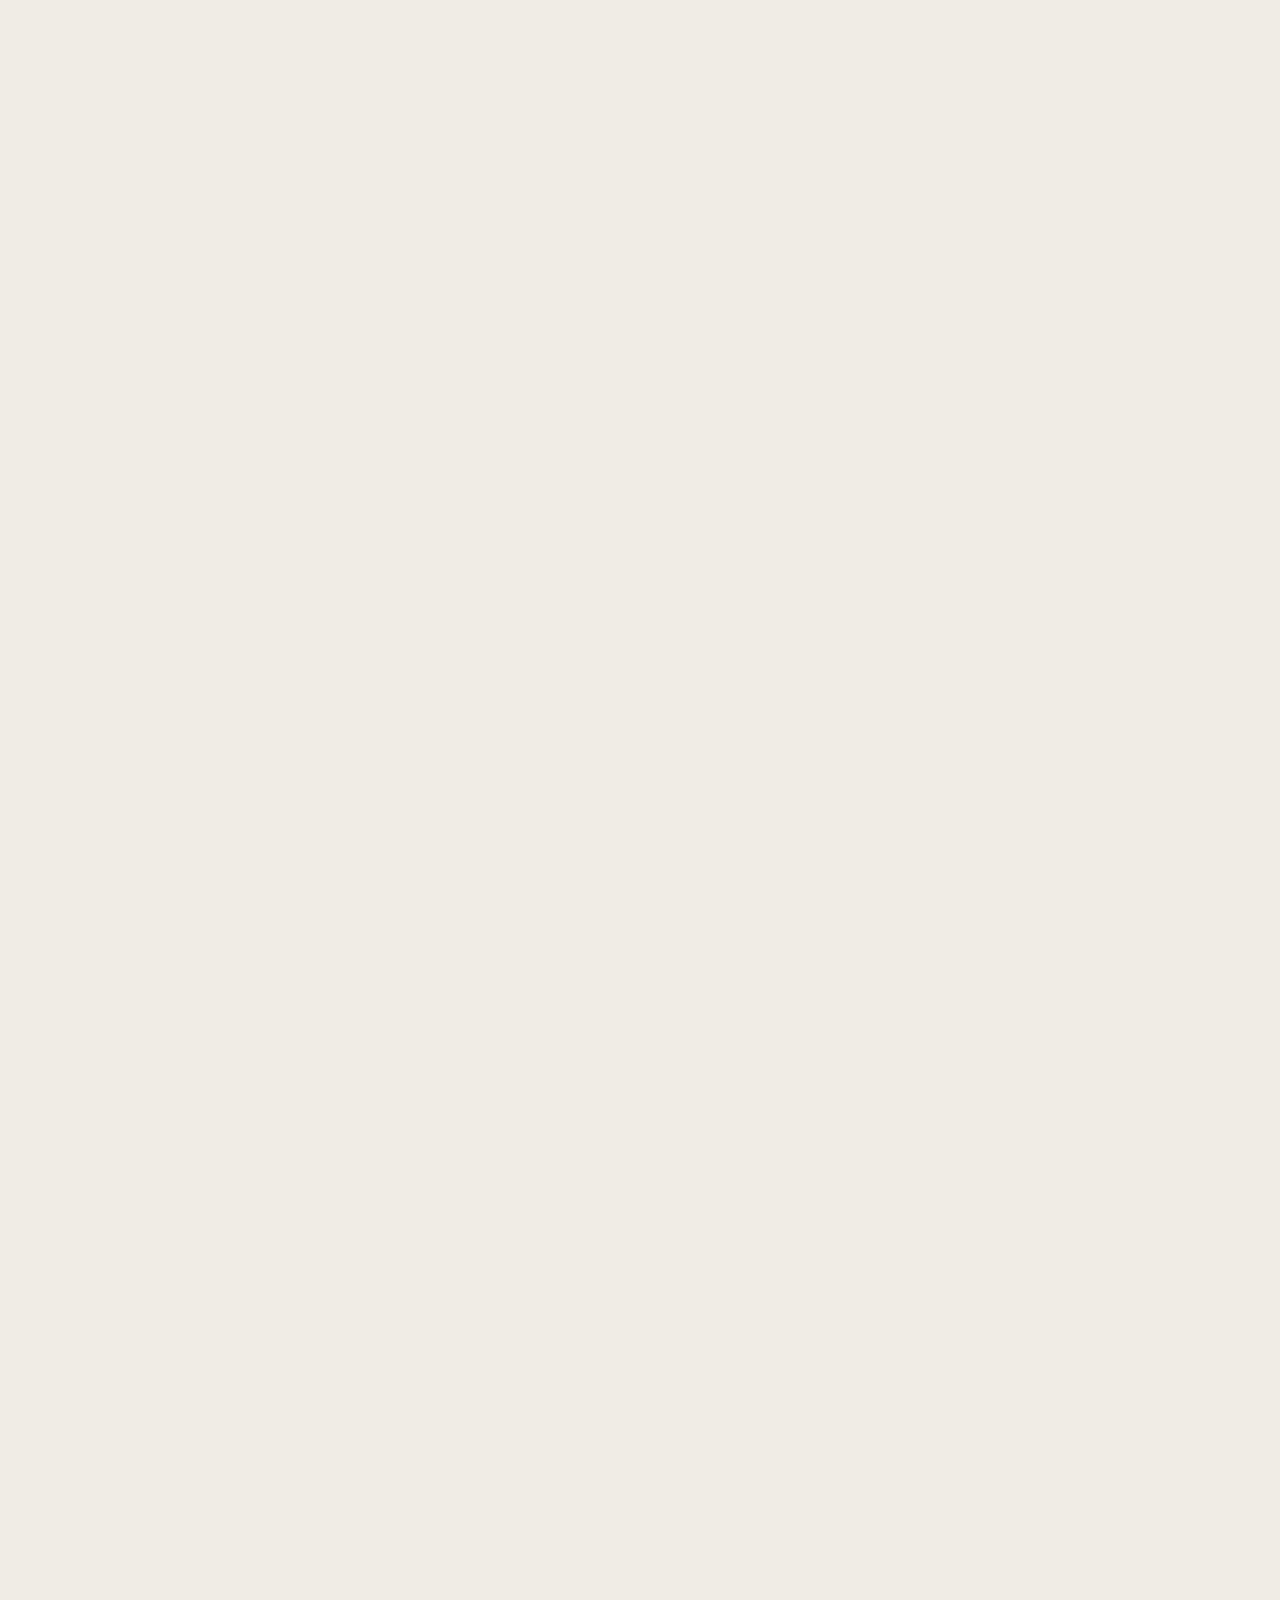
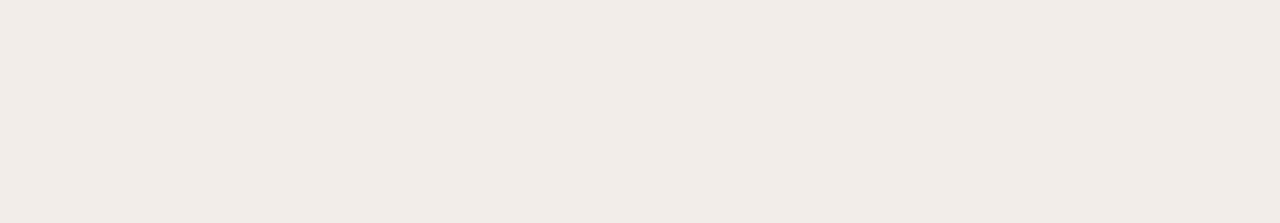
==== commit 9744a3b4: "addtocart ui done" ====
--- a/about.html
+++ b/about.html
@@ -45,7 +45,8 @@
             <li><a href="about.html" class="link">About</a></li>
             <li><a href="index.html#review-section" class="link">Reviews</a></li>
             <li><a href="index.html#features-section" class="link">Features</a></li>
-            <li><a href="shop.html" class="link shop-link">Shop</a></li>
+            <li><a href="shop.html" class="link ">Shop</a></li>
+            <li><a href="cart.html" class="link"> <p class="cart-text link">Cart</p> <svg class="cart" xmlns="http://www.w3.org/2000/svg" height="24px" viewBox="0 -960 960 960" width="19px" fill="#626098"><path d="M280-80q-33 0-56.5-23.5T200-160q0-33 23.5-56.5T280-240q33 0 56.5 23.5T360-160q0 33-23.5 56.5T280-80Zm400 0q-33 0-56.5-23.5T600-160q0-33 23.5-56.5T680-240q33 0 56.5 23.5T760-160q0 33-23.5 56.5T680-80ZM246-720l96 200h280l110-200H246Zm-38-80h590q23 0 35 20.5t1 41.5L692-482q-11 20-29.5 31T622-440H324l-44 80h480v80H280q-45 0-68-39.5t-2-78.5l54-98-144-304H40v-80h130l38 80Zm134 280h280-280Z"/></svg></a></li>
           </ul>
         </div>
       </nav>
--- a/src/css/about.css
+++ b/src/css/about.css
@@ -80,6 +80,10 @@
   filter: blur(0);
 }
 
+.hide {
+  display: none;
+}
+
 body {
   width: 100vw;
   height: 100dvh;
@@ -100,7 +104,7 @@
   width: 100%;
   z-index: 1000;
   gap: 6em;
-  padding: 0.5rem 1rem;
+  padding: 0.5rem 1.6rem;
   background-color: #F0ECE5;
   box-shadow: 0px 2px 4px rgba(0, 0, 0, 0.1);
   height: 40px;
@@ -131,7 +135,7 @@
   opacity: 0;
 }
 body .header .nav .hamburger {
-  width: 30px;
+  width: 25px;
   margin-left: auto;
   grid-column: 3;
   display: block;
@@ -219,6 +223,9 @@
 }
 body .header .nav .navigation.active .ul-tag {
   opacity: 1;
+}
+body .header .nav .cart {
+  display: none;
 }
 @media screen and (min-width: 1024px) and (max-width: 1439px) {
   body .header .nav {
@@ -228,6 +235,7 @@
     align-items: center;
     border-radius: 0;
     gap: 0;
+    height: 55px;
     width: 100vw;
   }
   body .header .nav .branding {
@@ -283,6 +291,12 @@
   body .header .nav .navigation .ul-tag .shop-link {
     color: #626098;
     font-weight: 600;
+  }
+  body .header .nav .navigation .ul-tag .cart {
+    display: block;
+  }
+  body .header .nav .navigation .ul-tag .cart-text {
+    display: none;
   }
 }
 @media only screen and (min-width: 1440px) {
